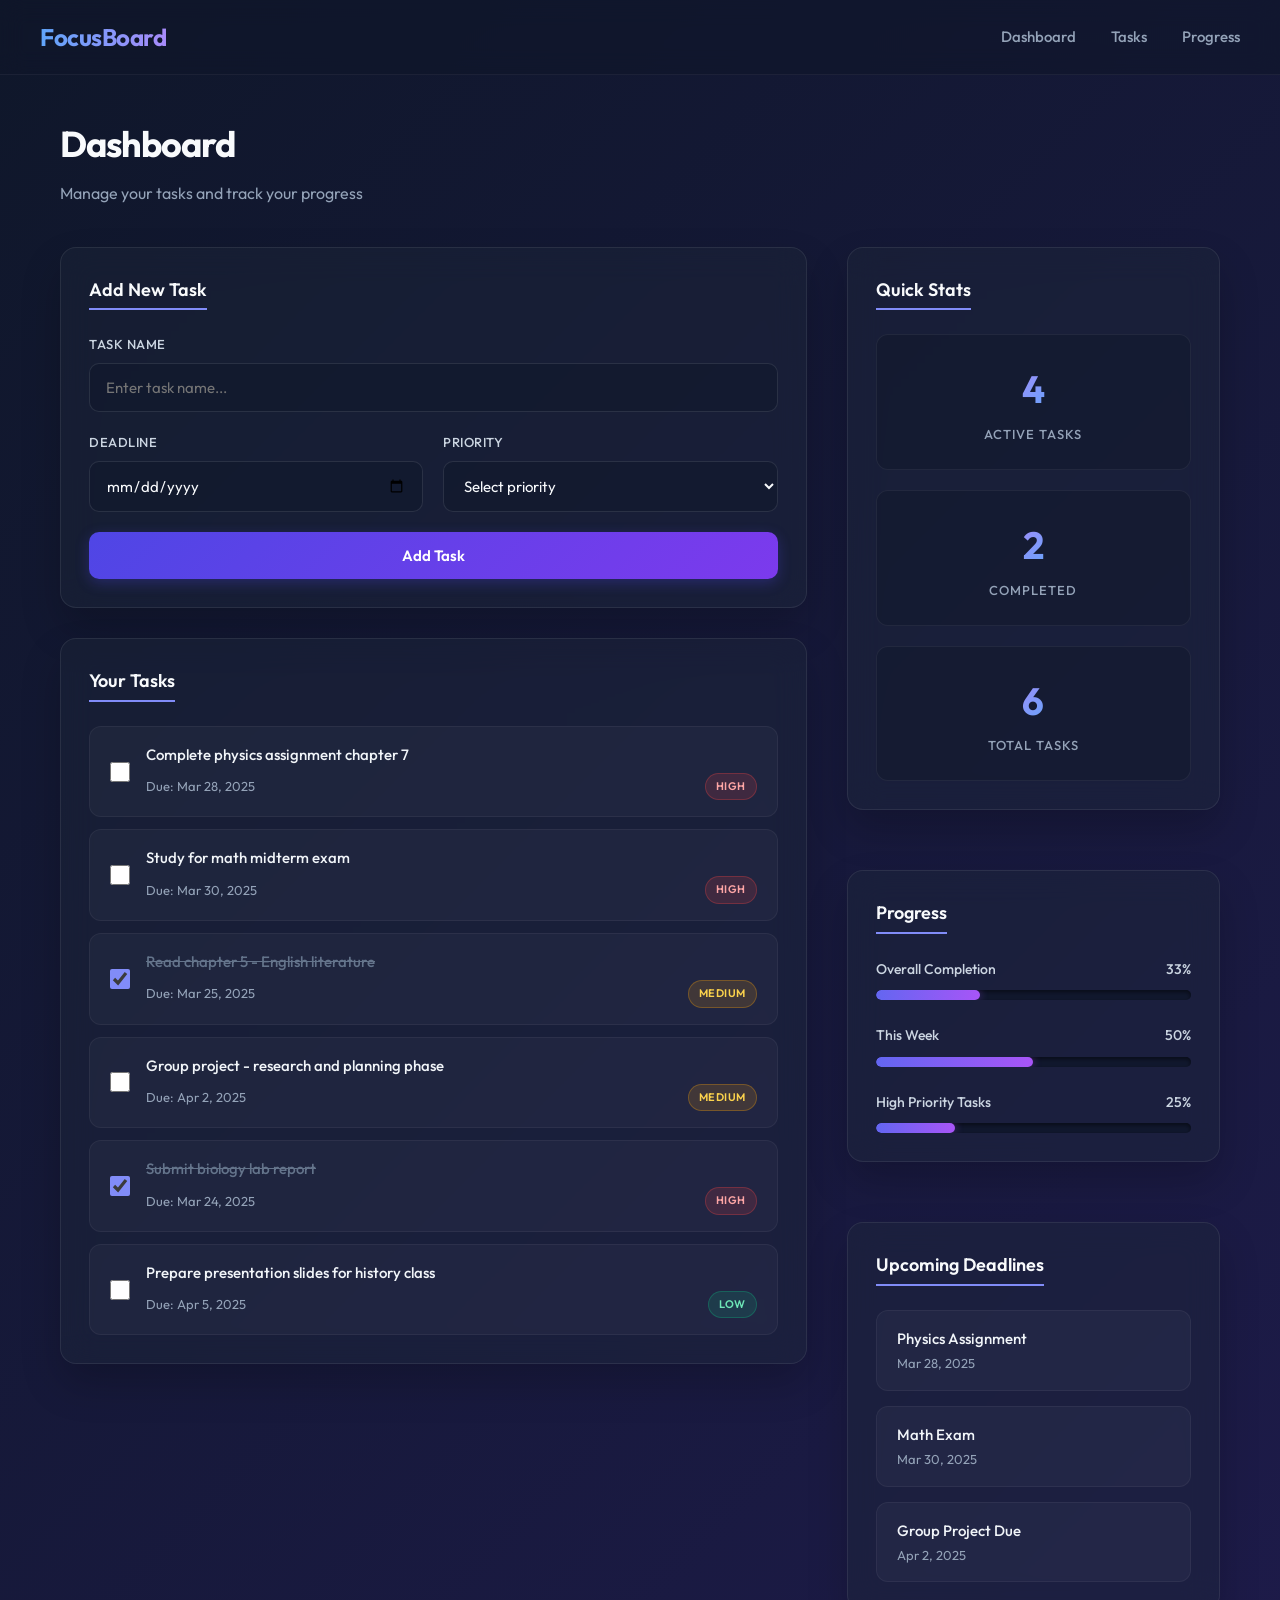
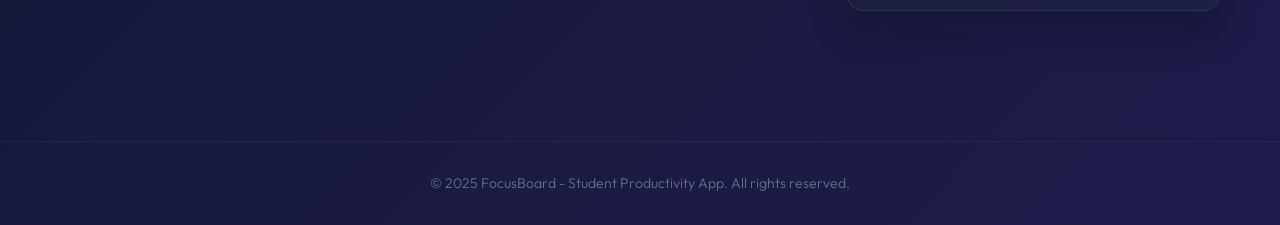
==== index.html @ 0c0ea39e "code uplode" ====
<!-- Document type declaration, telling the browser this is an HTML5 document -->
<!DOCTYPE html>
<!-- The root HTML element, setting the language to English so screen readers know how to pronounce it -->
<html lang="en">
<!-- Head section: this is where we put all the invisible stuff like metadata, title, and stylesheet links -->
<head>
    <!-- Sets the character encoding to UTF-8 to support all kinds of symbols and text -->
    <meta charset="UTF-8">
    <!-- Makes the site responsive on mobile devices by setting the viewport width -->
    <meta name="viewport" content="width=device-width, initial-scale=1.0">
    <!-- The title that shows up in the browser tab -->
    <title>FocusBoard - Student Productivity App</title>
    
    <!-- Grabbing a premium modern font from Google Fonts (Outfit) for that sleek app look! -->
    <link rel="preconnect" href="https://fonts.googleapis.com">
    <link rel="preconnect" href="https://fonts.gstatic.com" crossorigin>
    <link href="https://fonts.googleapis.com/css2?family=Outfit:wght@300;400;500;600;700&display=swap" rel="stylesheet">

    <!-- Linking our external CSS file to make things look incredibly pretty -->
    <link rel="stylesheet" href="styles.css">
<!-- Closing the head section -->
</head>
<!-- The body contains everything the user actually sees on the page -->
<body>

    <!-- ===== NAVIGATION BAR ===== -->
    <!-- The nav tag wraps our top navigation menu -->
    <nav>
        <!-- The logo or main brand name of the app -->
        <div class="navbar-title">FocusBoard</div>
        <!-- Unordered list for our navigation links -->
        <ul class="nav-links">
            <!-- List item containing a link to the dashboard section -->
            <li><a href="#dashboard">Dashboard</a></li>
            <!-- List item containing a link to the tasks section -->
            <li><a href="#tasks">Tasks</a></li>
            <!-- List item containing a link to the progress section -->
            <li><a href="#progress">Progress</a></li>
        <!-- Closing the unordered list -->
        </ul>
    <!-- Closing the navigation bar -->
    </nav>

    <!-- ===== MAIN CONTENT AREA ===== -->
    <!-- A wrapper container to keep our content centered and constrained in width -->
    <div class="container">
        <!-- Main main heading for the page -->
        <h1 class="page-title">Dashboard</h1>
        <!-- A small subtitle explaining what the user can do here -->
        <p class="page-subtitle">Manage your tasks and track your progress</p>

        <!-- Flexible wrapper that holds both the main tasks list and the sidebar -->
        <div class="content-wrapper">

            <!-- ===== LEFT COLUMN: TASKS SECTION ===== -->
            <!-- The main column which takes up most of the space on the left -->
            <div class="main-column">

                <!-- ADD TASK CARD -->
                <!-- A card container for the "Add Task" form -->
                <div class="card">
                    <!-- Title for this specific card -->
                    <div class="card-title">Add New Task</div>

                    <!-- The form element where users enter new tasks -->
                    <form>
                        <!-- Form group wrapping the task name input to keep label and input together -->
                        <div class="form-group">
                            <!-- Label for the task name input -->
                            <label class="form-label">Task Name</label>
                            <!-- Text input field for the user to type the task name -->
                            <input type="text" class="form-input" placeholder="Enter task name..." />
                        <!-- Closing the task name form group -->
                        </div>

                        <!-- A row to place the date and priority side-by-side -->
                        <div class="form-row">
                            <!-- Form group for the deadline date picker -->
                            <div class="form-group">
                                <!-- Label indicating this is for the deadline -->
                                <label class="form-label">Deadline</label>
                                <!-- Date input that triggers a calendar picker in the browser -->
                                <input type="date" class="form-input" />
                            <!-- Closing the date form group -->
                            </div>
                            
                            <!-- Form group for the priority dropdown -->
                            <div class="form-group">
                                <!-- Label indicating this is for setting the priority -->
                                <label class="form-label">Priority</label>
                                <!-- The select dropdown menu for priority levels -->
                                <select class="form-input">
                                    <!-- Default placeholder option -->
                                    <option>Select priority</option>
                                    <!-- Option for high priority -->
                                    <option>High</option>
                                    <!-- Option for medium priority -->
                                    <option>Medium</option>
                                    <!-- Option for low priority -->
                                    <option>Low</option>
                                <!-- Closing the select dropdown -->
                                </select>
                            <!-- Closing the priority form group -->
                            </div>
                        <!-- Closing the form row -->
                        </div>

                        <!-- The button to actually submit the form and add the task -->
                        <button type="button" class="form-button">Add Task</button>
                    <!-- Closing the form -->
                    </form>
                <!-- Closing the Add Task card -->
                </div>

                <!-- TASK LIST CARD -->
                <!-- A card container displaying the list of current tasks -->
                <div class="card">
                    <!-- Title for the task list section -->
                    <div class="card-title">Your Tasks</div>

                    <!-- A wrapper specifically for the list of tasks -->
                    <div class="task-list">

                        <!-- TASK ITEM 1 -->
                        <!-- A wrapper for a single pending task -->
                        <div class="task-item">
                            <!-- A checkbox the user can click when they finish the task -->
                            <input type="checkbox" class="task-checkbox" />
                            <!-- Container for the core task details -->
                            <div class="task-info">
                                <!-- The actual name or description of the task -->
                                <div class="task-name">Complete physics assignment chapter 7</div>
                                <!-- Meta information like due date and priority badge -->
                                <div class="task-meta">
                                    <!-- The due date text -->
                                    <span>Due: Mar 28, 2025</span>
                                    <!-- A styled badge showing this is a High priority task -->
                                    <span class="priority-badge priority-high">HIGH</span>
                                <!-- Closing the task meta container -->
                                </div>
                            <!-- Closing the task info container -->
                            </div>
                        <!-- Closing the first task item -->
                        </div>

                        <!-- TASK ITEM 2 -->
                        <!-- Another pending task item wrapper -->
                        <div class="task-item">
                            <!-- Empty checkbox for this task -->
                            <input type="checkbox" class="task-checkbox" />
                            <!-- Information container for the second task -->
                            <div class="task-info">
                                <!-- The task description -->
                                <div class="task-name">Study for math midterm exam</div>
                                <!-- Meta details wrapper -->
                                <div class="task-meta">
                                    <!-- Text showing the deadline -->
                                    <span>Due: Mar 30, 2025</span>
                                    <!-- High priority indicator badge -->
                                    <span class="priority-badge priority-high">HIGH</span>
                                <!-- Closing meta section -->
                                </div>
                            <!-- Closing info section -->
                            </div>
                        <!-- Closing the second task -->
                        </div>

                        <!-- TASK ITEM 3 (COMPLETED) -->
                        <!-- A task item that has the 'completed' class applied, probably striking it through in CSS -->
                        <div class="task-item completed">
                            <!-- This checkbox is pre-checked because the task is done -->
                            <input type="checkbox" class="task-checkbox" checked />
                            <!-- Task details wrapper -->
                            <div class="task-info">
                                <!-- The description of the completed task -->
                                <div class="task-name">Read chapter 5 - English literature</div>
                                <!-- Meta info wrapper -->
                                <div class="task-meta">
                                    <!-- The date this was due -->
                                    <span>Due: Mar 25, 2025</span>
                                    <!-- Medium priority badge -->
                                    <span class="priority-badge priority-medium">MEDIUM</span>
                                <!-- Closing meta info -->
                                </div>
                            <!-- Closing task info -->
                            </div>
                        <!-- Closing completed task item -->
                        </div>

                        <!-- TASK ITEM 4 -->
                        <!-- Wrapper for another pending task -->
                        <div class="task-item">
                            <!-- Checkbox input -->
                            <input type="checkbox" class="task-checkbox" />
                            <!-- Details wrapper -->
                            <div class="task-info">
                                <!-- Task description text -->
                                <div class="task-name">Group project - research and planning phase</div>
                                <!-- Wrapper for extra info -->
                                <div class="task-meta">
                                    <!-- Due date text -->
                                    <span>Due: Apr 2, 2025</span>
                                    <!-- Medium priority styling badge -->
                                    <span class="priority-badge priority-medium">MEDIUM</span>
                                <!-- End of meta -->
                                </div>
                            <!-- End of info -->
                            </div>
                        <!-- End of task -->
                        </div>

                        <!-- TASK ITEM 5 (COMPLETED) -->
                        <!-- Another finished task wrapper -->
                        <div class="task-item completed">
                            <!-- Using the checked attribute because it's finished -->
                            <input type="checkbox" class="task-checkbox" checked />
                            <!-- Details container -->
                            <div class="task-info">
                                <!-- Name of the task -->
                                <div class="task-name">Submit biology lab report</div>
                                <!-- Extra info container -->
                                <div class="task-meta">
                                    <!-- Deadline -->
                                    <span>Due: Mar 24, 2025</span>
                                    <!-- High priority indicator -->
                                    <span class="priority-badge priority-high">HIGH</span>
                                <!-- End meta -->
                                </div>
                            <!-- End info -->
                            </div>
                        <!-- End task -->
                        </div>

                        <!-- TASK ITEM 6 -->
                        <!-- Wrapper for the last pending task -->
                        <div class="task-item">
                            <!-- Checkbox to mark as done -->
                            <input type="checkbox" class="task-checkbox" />
                            <!-- Details container -->
                            <div class="task-info">
                                <!-- Task description -->
                                <div class="task-name">Prepare presentation slides for history class</div>
                                <!-- Meta wrapper -->
                                <div class="task-meta">
                                    <!-- Due date -->
                                    <span>Due: Apr 5, 2025</span>
                                    <!-- Low priority badge -->
                                    <span class="priority-badge priority-low">LOW</span>
                                <!-- End meta -->
                                </div>
                            <!-- End info -->
                            </div>
                        <!-- End task -->
                        </div>

                    <!-- Closing the task-list container -->
                    </div>
                <!-- Closing the Your Tasks card -->
                </div>

            <!-- Closing the main left column -->
            </div>

            <!-- ===== RIGHT COLUMN: SIDEBAR STATS & PROGRESS ===== -->
            <!-- The sidebar sits on the right and holds smaller widget cards -->
            <div class="sidebar">

                <!-- QUICK STATS WIDGET -->
                <!-- Card acting as a dashboard stats widget -->
                <div class="card">
                    <!-- The title for this widget -->
                    <div class="card-title">Quick Stats</div>

                    <!-- A small box for a single statistic -->
                    <div class="stat-box" style="margin-bottom: 20px;">
                        <!-- The large number representing active tasks -->
                        <div class="stat-number">4</div>
                        <!-- Text label explaining what the number means -->
                        <div class="stat-label">Active Tasks</div>
                    <!-- Closing the stat box -->
                    </div>

                    <!-- Another statistic box -->
                    <div class="stat-box" style="margin-bottom: 20px;">
                        <!-- Number of completed tasks -->
                        <div class="stat-number">2</div>
                        <!-- Label for completed tasks -->
                        <div class="stat-label">Completed</div>
                    <!-- Closing the stat box -->
                    </div>

                    <!-- The final statistic box -->
                    <div class="stat-box">
                        <!-- Total count of tasks -->
                        <div class="stat-number">6</div>
                        <!-- Label for total tasks -->
                        <div class="stat-label">Total Tasks</div>
                    <!-- Closing the stat box -->
                    </div>
                <!-- Closing the quick stats card -->
                </div>

                <!-- PROGRESS BARS WIDGET -->
                <!-- A card displaying progress bar metrics -->
                <div class="card">
                    <!-- Title of the progress widget -->
                    <div class="card-title">Progress</div>

                    <!-- Wrapper for a single progress metric -->
                    <div class="progress-item">
                        <!-- A flex container to put the label and percentage on opposite ends -->
                        <div class="progress-label">
                            <!-- Left-aligned text description -->
                            <span>Overall Completion</span>
                            <!-- Right-aligned percentage number -->
                            <span>33%</span>
                        <!-- Closing the label container -->
                        </div>
                        <!-- The background track for the progress bar -->
                        <div class="progress-bar">
                            <!-- The filled portion of the bar, width manipulated inline -->
                            <div class="progress-fill" style="width: 33%"></div>
                        <!-- Closing the progress track -->
                        </div>
                    <!-- Closing the progress item -->
                    </div>

                    <!-- Wrapper for the second progress metric -->
                    <div class="progress-item">
                        <!-- Label and percentage container -->
                        <div class="progress-label">
                            <!-- Description text -->
                            <span>This Week</span>
                            <!-- Percentage text -->
                            <span>50%</span>
                        <!-- End label container -->
                        </div>
                        <!-- Background track -->
                        <div class="progress-bar">
                            <!-- Filled bar area, styled to 50% width -->
                            <div class="progress-fill" style="width: 50%"></div>
                        <!-- End background track -->
                        </div>
                    <!-- End progress item -->
                    </div>

                    <!-- Wrapper for the third progress metric -->
                    <div class="progress-item">
                        <!-- Label and percentage container -->
                        <div class="progress-label">
                            <!-- Description text -->
                            <span>High Priority Tasks</span>
                            <!-- Percentage text -->
                            <span>25%</span>
                        <!-- End label container -->
                        </div>
                        <!-- Background track -->
                        <div class="progress-bar">
                            <!-- Filled bar area, scaled to 25% -->
                            <div class="progress-fill" style="width: 25%"></div>
                        <!-- End background track -->
                        </div>
                    <!-- End progress item -->
                    </div>
                <!-- Closing the progress card widget -->
                </div>

                <!-- UPCOMING DEADLINES WIDGET -->
                <!-- A card to list tasks that are due very soon -->
                <div class="card">
                    <!-- Title for the deadlines widget -->
                    <div class="card-title">Upcoming Deadlines</div>

                    <!-- Reusing the task-item styling for the deadline list, spacing it out a bit -->
                    <div class="task-item" style="margin-bottom: 15px;">
                        <!-- Container for the task details -->
                        <div class="task-info">
                            <!-- Name of the upcoming task -->
                            <div class="task-name" style="margin-bottom: 2px;">Physics Assignment</div>
                            <!-- Using task-meta just to display the date nicely -->
                            <div class="task-meta">
                                <!-- The due date -->
                                <span>Mar 28, 2025</span>
                            <!-- Closing meta -->
                            </div>
                        <!-- Closing info container -->
                        </div>
                    <!-- Closing the task item -->
                    </div>

                    <!-- Another upcoming deadline item -->
                    <div class="task-item" style="margin-bottom: 15px;">
                        <!-- Information container -->
                        <div class="task-info">
                            <!-- Title of task -->
                            <div class="task-name" style="margin-bottom: 2px;">Math Exam</div>
                            <!-- Meta container for the date -->
                            <div class="task-meta">
                                <!-- Date text -->
                                <span>Mar 30, 2025</span>
                            <!-- End meta -->
                            </div>
                        <!-- End info -->
                        </div>
                    <!-- End task item -->
                    </div>

                    <!-- The final upcoming deadline on the list -->
                    <div class="task-item">
                        <!-- Information wrapper -->
                        <div class="task-info">
                            <!-- The task name -->
                            <div class="task-name" style="margin-bottom: 2px;">Group Project Due</div>
                            <!-- Meta wrapper for the date -->
                            <div class="task-meta">
                                <!-- Date text -->
                                <span>Apr 2, 2025</span>
                            <!-- End meta -->
                            </div>
                        <!-- End info -->
                        </div>
                    <!-- End task item -->
                    </div>
                <!-- Closing the upcoming deadlines card -->
                </div>

            <!-- Closing the right sidebar -->
            </div>

        <!-- Closing the flex wrapper that held the main column and sidebar -->
        </div>

    <!-- Closing the main center-aligned application container -->
    </div>

    <!-- ===== FOOTER SECTION ===== -->
    <!-- The footer tag is pinned to the bottom of the page usually -->
    <footer>
        <!-- Copyright text so people know who made this masterpiece -->
        <p>&copy; 2025 FocusBoard - Student Productivity App. All rights reserved.</p>
    <!-- Closing the footer -->
    </footer>

<!-- Closing the body tag, meaning no more visible content -->
</body>
<!-- Closing the HTML document, we are completely done here! -->
</html>
---- styles.css ----
/* ===== BASIC RESET ===== */
/* We target everything on the page using the asterisk to clear out default browser styling */
* {
    /* Removing default margins so things don't jump around */
    margin: 0;
    /* Removing default padding */
    padding: 0;
    /* Makes sure padding and borders are included in the element's total width and height */
    box-sizing: border-box;
}

/* Our main body styling that sets the baseline for the whole app */
body {
    /* Upgrading to our gorgeous premium 'Outfit' font pulled from Google */
    font-family: 'Outfit', sans-serif;
    /* Creating a stunning, deep, modern dark gradient background instead of a flat color */
    background: linear-gradient(135deg, #0f172a 0%, #1e1b4b 100%);
    /* Ensuring the background stretches all the way down the screen */
    min-height: 100vh;
    /* Off-white text so it's super readable on the dark background */
    color: #e2e8f0;
    /* Standard line height for good typography readability */
    line-height: 1.6;
    /* Smooth anti-aliasing to make fonts look crisp on Mac and Windows */
    -webkit-font-smoothing: antialiased;
}

/* ===== NAVIGATION BAR ===== */
/* Styling the main top navigation block */
nav {
    /* Using a subtle semi-transparent background to create a glassmorphism effect */
    background: rgba(15, 23, 42, 0.6);
    /* Blurring whatever is behind the navbar for that premium Apple-like feel */
    backdrop-filter: blur(12px);
    -webkit-backdrop-filter: blur(12px);
    /* A super subtle bottom border to separate nav from the main content */
    border-bottom: 1px solid rgba(255, 255, 255, 0.05);
    /* Vertical and horizontal padding to give the nav items some breathing room */
    padding: 18px 40px;
    /* Flexbox makes aligning the title and links super easy */
    display: flex;
    /* Pushes title to the left and links to the right */
    justify-content: space-between;
    /* Vertically centers everything in the nav */
    align-items: center;
    /* Making sure the header stays above other elements as we scroll */
    position: sticky;
    top: 0;
    z-index: 100;
}

/* The app logo/title text in the nav */
.navbar-title {
    /* Decent sized font for a brand name */
    font-size: 24px;
    /* Extra thick font weight so it stands out */
    font-weight: 700;
    /* Giving the logo a beautiful energetic gradient text fill instead of a solid color */
    background: linear-gradient(to right, #60a5fa, #a78bfa);
    -webkit-background-clip: text;
    background-clip: text;
    color: transparent;
    /* A tiny bit of letter spacing for elegance */
    letter-spacing: -0.5px;
}

/* The wrapper for the navigation links */
.nav-links {
    /* Flexbox again so they sit side-by-side */
    display: flex;
    /* Adding a generous gap so the links aren't squished together */
    gap: 35px;
    /* This removes the bullet points from the standard <ul> */
    list-style: none;
}

/* Designing the actual hyper-links inside the nav */
.nav-links a {
    /* Gets rid of the ugly blue underlines by default */
    text-decoration: none;
    /* A soft gray-blue color so they don't overpower the brand logo */
    color: #94a3b8;
    /* Slightly heavier font weight for premium feel */
    font-weight: 500;
    /* Standard font size for navigation items */
    font-size: 15px;
    /* Adding a smooth animation for when we hover over them */
    transition: all 0.3s ease;
}

/* What happens when you mouse over a nav link */
.nav-links a:hover {
    /* Changes to a bright icy blue on hover for feedback */
    color: #e0f2fe;
    /* Adding a soft glowing shadow to the text */
    text-shadow: 0 0 8px rgba(96, 165, 250, 0.4);
}

/* ===== MAIN CONTAINER ===== */
/* This limits how wide the main content can stretch on large screens */
.container {
    /* The maximum width we allow is 1200 pixels to give it premium breathing room */
    max-width: 1200px;
    /* Setting left and right margins to "auto" perfectly centers the container */
    margin: 0 auto;
    /* Padding so the text doesn't slam into the sides of smaller screens */
    padding: 40px 20px;
}

/* Styling the big main title on the page */
.page-title {
    /* Large modern heading font size */
    font-size: 36px;
    /* Thick modern weight */
    font-weight: 700;
    /* Tight letter spacing typical in modern UIs */
    letter-spacing: -1px;
    /* A little bit of space underneath the title */
    margin-bottom: 8px;
    /* Pure white color to make it literally pop against the dark mode */
    color: #f8fafc;
}

/* The smaller explanatory text directly below the page title */
.page-subtitle {
    /* A sophisticated muted blueish-gray color */
    color: #94a3b8;
    /* Slightly larger readable font size */
    font-size: 16px;
    /* A decent chunk of space below the subtitle to separate the header section from the content */
    margin-bottom: 40px;
}

/* ===== LAYOUT GRID ===== */
/* The main wrapper that splits the page into two columns */
.content-wrapper {
    /* Using flexbox for the easiest side-by-side columns ever */
    display: flex;
    /* Adds exactly 40px of generous space between the left and right columns */
    gap: 40px;
    /* Pushing it down delicately from the header */
    margin-top: 10px;
}

/* The main left column that holds all our tasks */
.main-column {
    /* flex: 2 means it takes up roughly two-thirds of the available space */
    flex: 2;
}

/* The right sidebar with our stats and progress bars */
.sidebar {
    /* flex: 1 means it takes up the remaining one-third of the space */
    flex: 1;
    /* Using flex column to gap the sidebar widgets perfectly entirely natively */
    display: flex;
    flex-direction: column;
    gap: 30px;
}

/* ===== PREMIUM CARD STYLING ===== */
/* A re-usable card design we apply to any box that needs it */
.card {
    /* A completely gorgeous semi-transparent glass background */
    background: rgba(30, 41, 59, 0.4);
    /* Frosted glass blur effect applied behind the card natively via CSS */
    backdrop-filter: blur(16px);
    -webkit-backdrop-filter: blur(16px);
    /* A super delicate hairline border to define the card edges perfectly */
    border: 1px solid rgba(255, 255, 255, 0.08);
    /* Deep rounded corners for an extremely modern friendly app look */
    border-radius: 16px;
    /* Lots of internal padding so the contents can breathe beautifully */
    padding: 28px;
    /* Adding a massive, but incredibly soft shadow behind the card to lift it off the screen */
    box-shadow: 0 20px 40px rgba(0, 0, 0, 0.2);
    /* Adding space directly below every main column card without needing to target specifically */
    margin-bottom: 30px;
    /* A smooth transition just in case we add hover effects later */
    transition: transform 0.3s ease, box-shadow 0.3s ease;
}

/* The header text at the top of each individual card */
.card-title {
    /* Noticeable but not overly huge text size */
    font-size: 18px;
    /* Giving it some modern weight exclusively */
    font-weight: 600;
    /* Giving it some room before the card content begins */
    margin-bottom: 24px;
    /* Bright white color for hierarchy */
    color: #f8fafc;
    /* Adding a tiny modern brand-color bottom border accent trick */
    display: inline-block;
    border-bottom: 2px solid #818cf8;
    padding-bottom: 4px;
}

/* ===== ADD TASK FORM ===== */
/* A container inside forms that groups a label with its input field together */
.form-group {
    /* Standard luxurious spacing below each form group */
    margin-bottom: 20px;
}

/* The text describing what each input box does */
.form-label {
    /* Block forces inputs inherently to the next line down */
    display: block;
    /* Setting an elegant tiny font size */
    font-size: 13px;
    /* Premium medium font weight */
    font-weight: 500;
    /* A tiny gap between the label and its input box */
    margin-bottom: 8px;
    /* A nice legible light slate color */
    color: #cbd5e1;
    /* Adding a tiny bit of letter spacing and forcing all caps for slick design */
    letter-spacing: 0.5px;
    text-transform: uppercase;
}

/* The actual text boxes and dropdowns where users type or select */
.form-input {
    /* Fill max allowed width inherently */
    width: 100%;
    /* Lush padding so the text inside feels premium and spacious */
    padding: 14px 16px;
    /* Returning to a slightly darker transparent background specifically for inputs */
    background: rgba(15, 23, 42, 0.5);
    /* A very soft border that's barely there until focused */
    border: 1px solid rgba(255, 255, 255, 0.1);
    /* Nice round pill-like corners */
    border-radius: 10px;
    /* Standard text color */
    color: #f8fafc;
    /* Matching the font sizes easily */
    font-size: 15px;
    /* Matching our beautiful Google font again specifically for the input */
    font-family: 'Outfit', sans-serif;
    /* Making changes ultra smooth upon interaction */
    transition: all 0.2s ease;
}

/* When the user actually clicks into the input field to type */
.form-input:focus {
    /* We purposefully remove the browser's default ugly focus ring */
    outline: none;
    /* Illuminating the border heavily with our brand color instead */
    border-color: #818cf8;
    /* Enhancing the background subtly so they know it is active */
    background: rgba(15, 23, 42, 0.8);
    /* Throwing a glowing shadow around the absolute active box */
    box-shadow: 0 0 0 3px rgba(129, 140, 248, 0.2);
}

/* A special container to put two form fields directly next to each other */
.form-row {
    display: flex;
    /* Big luxurious gap */
    gap: 20px;
}

/* Split the row precisely 50/50 */
.form-row .form-group {
    flex: 1;
}

/* The big submit button at the bottom of our form */
.form-button {
    width: 100%;
    /* Chonky comfortable padding */
    padding: 14px;
    /* A totally stunning linear gradient background for our main call to action! */
    background: linear-gradient(135deg, #4f46e5 0%, #7c3aed 100%);
    /* Getting rid of default ugly gray borders */
    border: none;
    color: white;
    font-size: 15px;
    /* Extra thick weight to grab attention */
    font-weight: 600;
    /* Premium rounded corners again */
    border-radius: 10px;
    /* Pointer magical cursor of course */
    cursor: pointer;
    /* Smooth scaling and shadow transitions exclusively for when we hover and click */
    transition: all 0.3s cubic-bezier(0.4, 0, 0.2, 1);
    /* Initial soft delicate drop shadow */
    box-shadow: 0 4px 14px rgba(79, 70, 229, 0.3);
    /* Making sure our gorgeous font follows into the button */
    font-family: 'Outfit', sans-serif;
}

/* When the user natively mouses over our submit button */
.form-button:hover {
    /* Physiologically lifts the button toward the user slightly! */
    transform: translateY(-2px);
    /* Expands and intensifies the drop shadow for that floating effect instantly */
    box-shadow: 0 8px 20px rgba(79, 70, 229, 0.4);
}

/* When the button is actively clicked and held down */
.form-button:active {
    /* Pushes it firmly down into the page realistically */
    transform: translateY(1px);
    /* Compresses the shadow so it realistically grounds itself instantly */
    box-shadow: 0 2px 8px rgba(79, 70, 229, 0.4);
}

/* ===== TASK LIST ===== */
/* The main wrapper that stacks all our individual tasks */
.task-list {
    display: flex;
    flex-direction: column;
    /* Tighter gap so the list feels naturally grouped as a single block */
    gap: 12px;
}

/* The actual individual task row container representing one specific task */
.task-item {
    display: flex;
    align-items: center;
    /* Thick luxurious padding around individual tasks */
    padding: 16px 20px;
    /* Soft purely transparent backdrop for each task row */
    background: rgba(255, 255, 255, 0.03);
    /* Hairline border */
    border: 1px solid rgba(255, 255, 255, 0.05);
    /* Super round modern app borders! */
    border-radius: 12px;
    /* Silky smooth transition on everything within the task */
    transition: all 0.2s ease;
}

/* When hovering purely over a single task row */
.task-item:hover {
    /* Light it up slightly so they know they are pointing at it */
    background: rgba(255, 255, 255, 0.06);
    /* Slight nudging transform effect to the right */
    transform: translateX(4px);
    /* Soft shadow boost for depth pop */
    box-shadow: 0 4px 12px rgba(0, 0, 0, 0.1);
}

/* The precisely styled square checkbox natively */
.task-checkbox {
    width: 20px;
    height: 20px;
    /* Accentuating margin away from the text rightward */
    margin-right: 16px;
    cursor: pointer;
    flex-shrink: 0;
    /* Super easy accent brand color when checked! (Works beautifully in modern browsers natively) */
    accent-color: #818cf8;
}

/* Main text wrapping container for all sub text inside a task */
.task-info {
    flex: 1;
}

/* The primary descriptive text of the task */
.task-name {
    /* Slightly bigger, more confident task text */
    font-size: 15px;
    font-weight: 500;
    color: #f1f5f9;
    /* Giving breathing room directly before the meta badges */
    margin-bottom: 6px;
    transition: all 0.2s ease;
}

/* What dynamically happens to the task name ONLY when completely finished */
.task-item.completed .task-name {
    text-decoration: line-through;
    /* Muted text to brilliantly signal irrelevance visually */
    color: #64748b;
}

/* The wrapper container sitting under the task name managing exclusively the date and priority badges */
.task-meta {
    display: flex;
    justify-content: space-between;
    align-items: center;
    font-size: 13px;
    color: #94a3b8;
}

/* The core styling block for the colorful little priority indicator flags */
.priority-badge {
    /* Making it a real flex-pill shaped badge! */
    display: inline-flex;
    align-items: center;
    justify-content: center;
    padding: 4px 10px;
    /* Fully pill-shaped max rounding */
    border-radius: 20px; 
    font-size: 11px;
    font-weight: 600;
    letter-spacing: 0.5px;
}

/* Specific styling modifier applied specifically for high priority tasks */
.priority-high {
    /* Gorgeous glowing danger red transparent background */
    background: rgba(239, 68, 68, 0.15);
    color: #fca5a5;
    /* Extremely soft glowing red edge */
    border: 1px solid rgba(239, 68, 68, 0.3);
}

/* Specific styling modifier applied specifically for medium priority tasks */
.priority-medium {
    /* Beautiful warning amber transparent background */
    background: rgba(245, 158, 11, 0.15);
    color: #fcd34d;
    /* Extremely soft glowing amber edge */
    border: 1px solid rgba(245, 158, 11, 0.3);
}

/* Specific styling modifier applied specifically for strictly low priority tasks */
.priority-low {
    /* Pleasant safe emerald green transparent background */
    background: rgba(16, 185, 129, 0.15);
    color: #6ee7b7;
    /* Extremely soft glowing green edge */
    border: 1px solid rgba(16, 185, 129, 0.3);
}

/* ===== SIDEBAR STATS ===== */
/* Styling the individual numbered widget blocks going natively down the sidebar */
.stat-box {
    /* Using flexbox natively to center stuff more intelligently inside the exact box */
    display: flex;
    flex-direction: column;
    align-items: center;
    justify-content: center;
    /* Distinct dark glassy sub-card feel */
    background: rgba(15, 23, 42, 0.4);
    border: 1px solid rgba(255, 255, 255, 0.06);
    border-radius: 12px;
    /* Puffy thick pad natively */
    padding: 24px;
    /* No margin needed technically since the parent sidebar flex container uses 'gap', but keeping for safe fallback */
    margin-bottom: 0;
    transition: transform 0.2s ease;
}

/* Fun little hover effect exclusively for our stats boxes */
.stat-box:hover {
    /* Blows it up extremely slightly like an app icon */
    transform: scale(1.02);
}

/* The giant, prominent number directly at the top of the stat box */
.stat-number {
    /* Giant confident font strictly for digits */
    font-size: 38px;
    font-weight: 700;
    /* Absolute shimmering gradient fill specifically clipping to the raw text shape! */
    background: linear-gradient(135deg, #a78bfa 0%, #60a5fa 100%);
    -webkit-background-clip: text;
    background-clip: text;
    color: transparent;
    margin-bottom: 4px;
}

/* The tiny text string explaining exactly what the big stat number literally means */
.stat-label {
    font-size: 13px;
    font-weight: 500;
    color: #94a3b8;
    text-transform: uppercase;
    letter-spacing: 1px;
}

/* ===== PROGRESS SECTION ===== */
/* Wrapper containing specifically the label and the graphical progress bar directly below it */
.progress-item {
    margin-bottom: 24px;
}

/* The absolutely last one shouldn't practically have margin at bottom to keep spacing perfect */
.progress-item:last-child {
    margin-bottom: 0;
}

/* The wrapper containing precisely the text description and the percentage number */
.progress-label {
    display: flex;
    justify-content: space-between;
    font-size: 14px;
    font-weight: 500;
    margin-bottom: 10px;
    color: #cbd5e1;
}

/* The empty, hollow background specifically tracking the bar width */
.progress-bar {
    width: 100%;
    /* Thicker bar for premium squishy visual feel */
    height: 10px;
    /* Deep dark sunken track color */
    background: rgba(15, 23, 42, 0.8);
    /* Internal dark border drop shadow simulating depth! */
    box-shadow: inset 0 2px 4px rgba(0,0,0,0.5);
    border-radius: 20px;
    overflow: hidden;
}

/* The purely visual colored block that actually moves entirely across the screen to signify % filling */
.progress-fill {
    height: 100%;
    /* Sensational glowing gradient explicitly for progress lines!! */
    background: linear-gradient(90deg, #6366f1 0%, #a855f7 100%);
    border-radius: 20px;
    /* Faking a tiny shimmering glow highlight intrinsically on top of the bar */
    box-shadow: 0 0 10px rgba(168, 85, 247, 0.4);
    /* Initial animation allowing a cool loading feel */
    transition: width 1s cubic-bezier(0.4, 0, 0.2, 1);
}

/* ===== FOOTER ===== */
/* The final grounding element inherently pushed to the absolute bottom of the entire page */
footer {
    text-align: center;
    padding: 30px;
    color: #64748b;
    font-size: 14px;
    /* A super delicate separator line exclusively for the footer */
    border-top: 1px solid rgba(255, 255, 255, 0.05);
    /* Pushing it incredibly far down nicely from whatever naturally comes before it */
    margin-top: 60px;
    font-weight: 300;
}

/* ===== RESPONSIVE ===== */
/* Targeting small screens natively and specifically (e.g. mobile phones and small tablets under 768px wide) */
@media (max-width: 768px) {
    /* Grabbing our main split content primarily wrapper */
    .content-wrapper {
        /* Pushing columns directly to a vertical stack for optimal mobile viewing inherently */
        flex-direction: column;
    }
    
    /* Making sure our navbar grid essentially handles vertical stacking too now magically */
    nav {
        /* Stack nav vertically fundamentally on tiny devices */
        flex-direction: column;
        gap: 15px;
        padding: 15px 20px;
    }

    /* Pushing natively the links tighter */
    .nav-links {
        gap: 20px;
    }
}
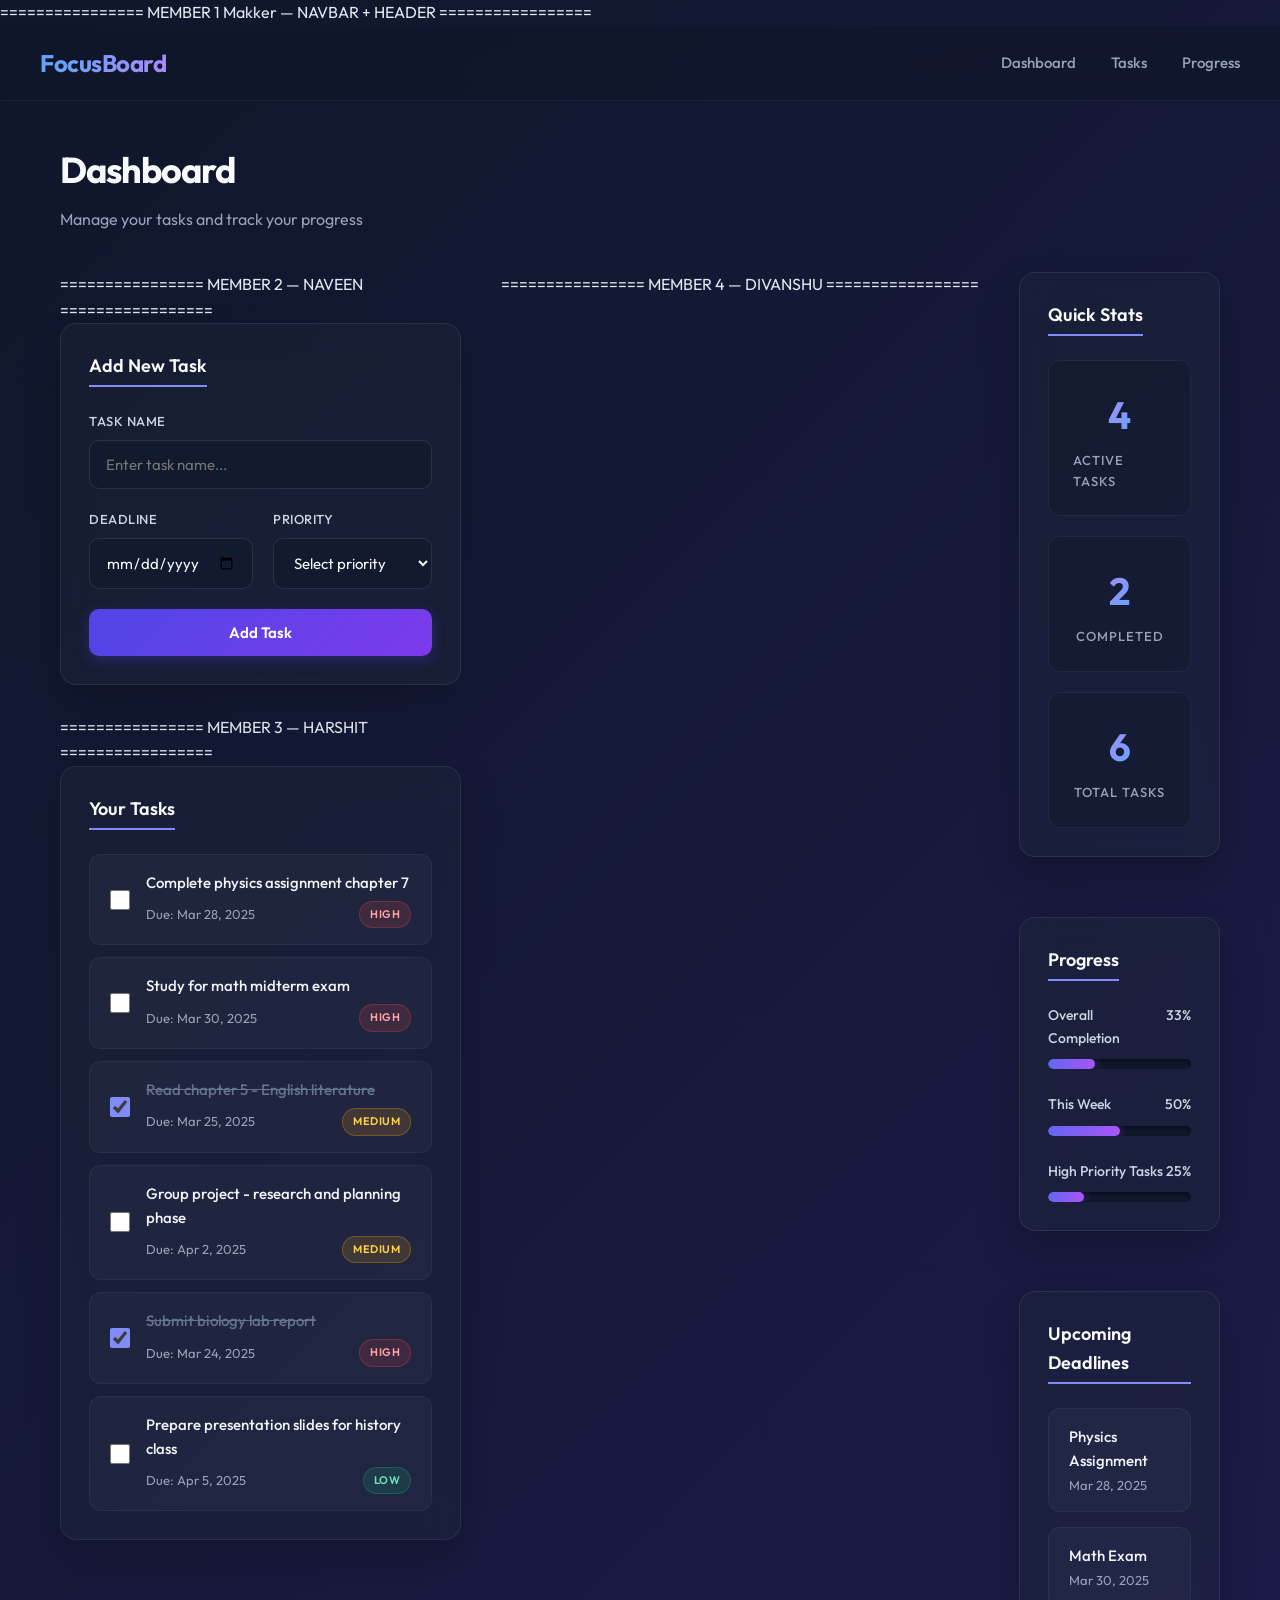
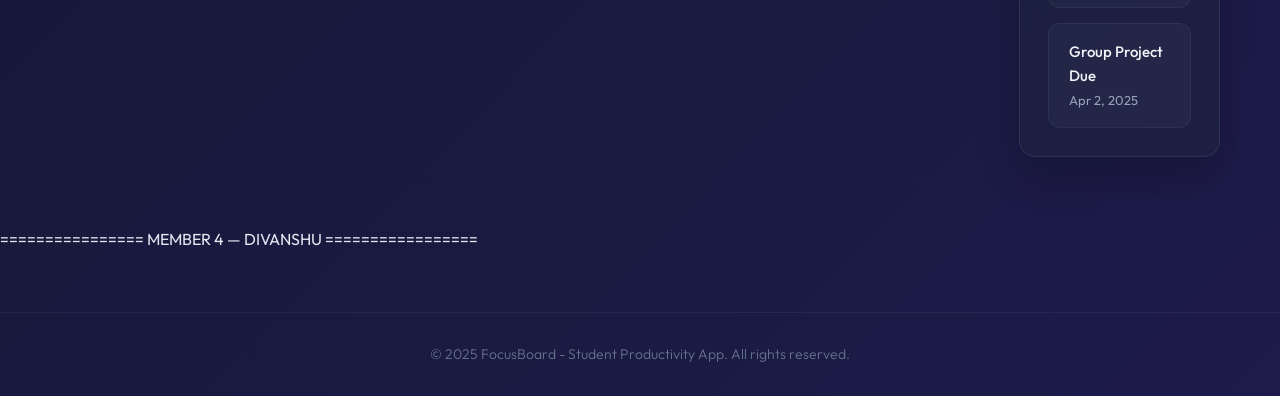
==== commit 1742ac41: "add comment about the changes made in the commit" ====
--- a/index.html
+++ b/index.html
@@ -1,447 +1,246 @@
-<!-- Document type declaration, telling the browser this is an HTML5 document -->
 <!DOCTYPE html>
-<!-- The root HTML element, setting the language to English so screen readers know how to pronounce it -->
 <html lang="en">
-<!-- Head section: this is where we put all the invisible stuff like metadata, title, and stylesheet links -->
 <head>
-    <!-- Sets the character encoding to UTF-8 to support all kinds of symbols and text -->
     <meta charset="UTF-8">
-    <!-- Makes the site responsive on mobile devices by setting the viewport width -->
     <meta name="viewport" content="width=device-width, initial-scale=1.0">
-    <!-- The title that shows up in the browser tab -->
     <title>FocusBoard - Student Productivity App</title>
     
-    <!-- Grabbing a premium modern font from Google Fonts (Outfit) for that sleek app look! -->
     <link rel="preconnect" href="https://fonts.googleapis.com">
     <link rel="preconnect" href="https://fonts.gstatic.com" crossorigin>
     <link href="https://fonts.googleapis.com/css2?family=Outfit:wght@300;400;500;600;700&display=swap" rel="stylesheet">
 
-    <!-- Linking our external CSS file to make things look incredibly pretty -->
     <link rel="stylesheet" href="styles.css">
-<!-- Closing the head section -->
 </head>
-<!-- The body contains everything the user actually sees on the page -->
 <body>
 
-    <!-- ===== NAVIGATION BAR ===== -->
-    <!-- The nav tag wraps our top navigation menu -->
+    ================ MEMBER 1 Makker — NAVBAR + HEADER  =================
+
     <nav>
-        <!-- The logo or main brand name of the app -->
         <div class="navbar-title">FocusBoard</div>
-        <!-- Unordered list for our navigation links -->
         <ul class="nav-links">
-            <!-- List item containing a link to the dashboard section -->
             <li><a href="#dashboard">Dashboard</a></li>
-            <!-- List item containing a link to the tasks section -->
             <li><a href="#tasks">Tasks</a></li>
-            <!-- List item containing a link to the progress section -->
             <li><a href="#progress">Progress</a></li>
-        <!-- Closing the unordered list -->
         </ul>
-    <!-- Closing the navigation bar -->
     </nav>
 
-    <!-- ===== MAIN CONTENT AREA ===== -->
-    <!-- A wrapper container to keep our content centered and constrained in width -->
     <div class="container">
-        <!-- Main main heading for the page -->
         <h1 class="page-title">Dashboard</h1>
-        <!-- A small subtitle explaining what the user can do here -->
         <p class="page-subtitle">Manage your tasks and track your progress</p>
 
-        <!-- Flexible wrapper that holds both the main tasks list and the sidebar -->
         <div class="content-wrapper">
 
-            <!-- ===== LEFT COLUMN: TASKS SECTION ===== -->
-            <!-- The main column which takes up most of the space on the left -->
             <div class="main-column">
 
-                <!-- ADD TASK CARD -->
-                <!-- A card container for the "Add Task" form -->
-                <div class="card">
-                    <!-- Title for this specific card -->
+                ================ MEMBER 2 — NAVEEN =================
+
+                <div class="card">
                     <div class="card-title">Add New Task</div>
 
-                    <!-- The form element where users enter new tasks -->
                     <form>
-                        <!-- Form group wrapping the task name input to keep label and input together -->
                         <div class="form-group">
-                            <!-- Label for the task name input -->
                             <label class="form-label">Task Name</label>
-                            <!-- Text input field for the user to type the task name -->
                             <input type="text" class="form-input" placeholder="Enter task name..." />
-                        <!-- Closing the task name form group -->
-                        </div>
-
-                        <!-- A row to place the date and priority side-by-side -->
+                        </div>
+
                         <div class="form-row">
-                            <!-- Form group for the deadline date picker -->
                             <div class="form-group">
-                                <!-- Label indicating this is for the deadline -->
                                 <label class="form-label">Deadline</label>
-                                <!-- Date input that triggers a calendar picker in the browser -->
                                 <input type="date" class="form-input" />
-                            <!-- Closing the date form group -->
                             </div>
                             
-                            <!-- Form group for the priority dropdown -->
                             <div class="form-group">
-                                <!-- Label indicating this is for setting the priority -->
                                 <label class="form-label">Priority</label>
-                                <!-- The select dropdown menu for priority levels -->
                                 <select class="form-input">
-                                    <!-- Default placeholder option -->
                                     <option>Select priority</option>
-                                    <!-- Option for high priority -->
                                     <option>High</option>
-                                    <!-- Option for medium priority -->
                                     <option>Medium</option>
-                                    <!-- Option for low priority -->
                                     <option>Low</option>
-                                <!-- Closing the select dropdown -->
                                 </select>
-                            <!-- Closing the priority form group -->
-                            </div>
-                        <!-- Closing the form row -->
-                        </div>
-
-                        <!-- The button to actually submit the form and add the task -->
+                            </div>
+                        </div>
+
                         <button type="button" class="form-button">Add Task</button>
-                    <!-- Closing the form -->
                     </form>
-                <!-- Closing the Add Task card -->
-                </div>
-
-                <!-- TASK LIST CARD -->
-                <!-- A card container displaying the list of current tasks -->
-                <div class="card">
-                    <!-- Title for the task list section -->
+                </div>
+
+                ================ MEMBER 3 — HARSHIT =================
+
+                <div class="card">
                     <div class="card-title">Your Tasks</div>
 
-                    <!-- A wrapper specifically for the list of tasks -->
                     <div class="task-list">
 
-                        <!-- TASK ITEM 1 -->
-                        <!-- A wrapper for a single pending task -->
-                        <div class="task-item">
-                            <!-- A checkbox the user can click when they finish the task -->
-                            <input type="checkbox" class="task-checkbox" />
-                            <!-- Container for the core task details -->
-                            <div class="task-info">
-                                <!-- The actual name or description of the task -->
+                        <div class="task-item">
+                            <input type="checkbox" class="task-checkbox" />
+                            <div class="task-info">
                                 <div class="task-name">Complete physics assignment chapter 7</div>
-                                <!-- Meta information like due date and priority badge -->
-                                <div class="task-meta">
-                                    <!-- The due date text -->
+                                <div class="task-meta">
                                     <span>Due: Mar 28, 2025</span>
-                                    <!-- A styled badge showing this is a High priority task -->
                                     <span class="priority-badge priority-high">HIGH</span>
-                                <!-- Closing the task meta container -->
-                                </div>
-                            <!-- Closing the task info container -->
-                            </div>
-                        <!-- Closing the first task item -->
-                        </div>
-
-                        <!-- TASK ITEM 2 -->
-                        <!-- Another pending task item wrapper -->
-                        <div class="task-item">
-                            <!-- Empty checkbox for this task -->
-                            <input type="checkbox" class="task-checkbox" />
-                            <!-- Information container for the second task -->
-                            <div class="task-info">
-                                <!-- The task description -->
+                                </div>
+                            </div>
+                        </div>
+
+                        <div class="task-item">
+                            <input type="checkbox" class="task-checkbox" />
+                            <div class="task-info">
                                 <div class="task-name">Study for math midterm exam</div>
-                                <!-- Meta details wrapper -->
-                                <div class="task-meta">
-                                    <!-- Text showing the deadline -->
+                                <div class="task-meta">
                                     <span>Due: Mar 30, 2025</span>
-                                    <!-- High priority indicator badge -->
                                     <span class="priority-badge priority-high">HIGH</span>
-                                <!-- Closing meta section -->
-                                </div>
-                            <!-- Closing info section -->
-                            </div>
-                        <!-- Closing the second task -->
-                        </div>
-
-                        <!-- TASK ITEM 3 (COMPLETED) -->
-                        <!-- A task item that has the 'completed' class applied, probably striking it through in CSS -->
+                                </div>
+                            </div>
+                        </div>
+
                         <div class="task-item completed">
-                            <!-- This checkbox is pre-checked because the task is done -->
                             <input type="checkbox" class="task-checkbox" checked />
-                            <!-- Task details wrapper -->
-                            <div class="task-info">
-                                <!-- The description of the completed task -->
+                            <div class="task-info">
                                 <div class="task-name">Read chapter 5 - English literature</div>
-                                <!-- Meta info wrapper -->
-                                <div class="task-meta">
-                                    <!-- The date this was due -->
+                                <div class="task-meta">
                                     <span>Due: Mar 25, 2025</span>
-                                    <!-- Medium priority badge -->
                                     <span class="priority-badge priority-medium">MEDIUM</span>
-                                <!-- Closing meta info -->
-                                </div>
-                            <!-- Closing task info -->
-                            </div>
-                        <!-- Closing completed task item -->
-                        </div>
-
-                        <!-- TASK ITEM 4 -->
-                        <!-- Wrapper for another pending task -->
-                        <div class="task-item">
-                            <!-- Checkbox input -->
-                            <input type="checkbox" class="task-checkbox" />
-                            <!-- Details wrapper -->
-                            <div class="task-info">
-                                <!-- Task description text -->
+                                </div>
+                            </div>
+                        </div>
+
+                        <div class="task-item">
+                            <input type="checkbox" class="task-checkbox" />
+                            <div class="task-info">
                                 <div class="task-name">Group project - research and planning phase</div>
-                                <!-- Wrapper for extra info -->
-                                <div class="task-meta">
-                                    <!-- Due date text -->
+                                <div class="task-meta">
                                     <span>Due: Apr 2, 2025</span>
-                                    <!-- Medium priority styling badge -->
                                     <span class="priority-badge priority-medium">MEDIUM</span>
-                                <!-- End of meta -->
-                                </div>
-                            <!-- End of info -->
-                            </div>
-                        <!-- End of task -->
-                        </div>
-
-                        <!-- TASK ITEM 5 (COMPLETED) -->
-                        <!-- Another finished task wrapper -->
+                                </div>
+                            </div>
+                        </div>
+
                         <div class="task-item completed">
-                            <!-- Using the checked attribute because it's finished -->
                             <input type="checkbox" class="task-checkbox" checked />
-                            <!-- Details container -->
-                            <div class="task-info">
-                                <!-- Name of the task -->
+                            <div class="task-info">
                                 <div class="task-name">Submit biology lab report</div>
-                                <!-- Extra info container -->
-                                <div class="task-meta">
-                                    <!-- Deadline -->
+                                <div class="task-meta">
                                     <span>Due: Mar 24, 2025</span>
-                                    <!-- High priority indicator -->
                                     <span class="priority-badge priority-high">HIGH</span>
-                                <!-- End meta -->
-                                </div>
-                            <!-- End info -->
-                            </div>
-                        <!-- End task -->
-                        </div>
-
-                        <!-- TASK ITEM 6 -->
-                        <!-- Wrapper for the last pending task -->
-                        <div class="task-item">
-                            <!-- Checkbox to mark as done -->
-                            <input type="checkbox" class="task-checkbox" />
-                            <!-- Details container -->
-                            <div class="task-info">
-                                <!-- Task description -->
+                                </div>
+                            </div>
+                        </div>
+
+                        <div class="task-item">
+                            <input type="checkbox" class="task-checkbox" />
+                            <div class="task-info">
                                 <div class="task-name">Prepare presentation slides for history class</div>
-                                <!-- Meta wrapper -->
-                                <div class="task-meta">
-                                    <!-- Due date -->
+                                <div class="task-meta">
                                     <span>Due: Apr 5, 2025</span>
-                                    <!-- Low priority badge -->
                                     <span class="priority-badge priority-low">LOW</span>
-                                <!-- End meta -->
-                                </div>
-                            <!-- End info -->
-                            </div>
-                        <!-- End task -->
-                        </div>
-
-                    <!-- Closing the task-list container -->
-                    </div>
-                <!-- Closing the Your Tasks card -->
-                </div>
-
-            <!-- Closing the main left column -->
+                                </div>
+                            </div>
+                        </div>
+
+                    </div>
+                </div>
+
             </div>
 
-            <!-- ===== RIGHT COLUMN: SIDEBAR STATS & PROGRESS ===== -->
-            <!-- The sidebar sits on the right and holds smaller widget cards -->
+            ================ MEMBER 4 — DIVANSHU =================
+
             <div class="sidebar">
 
-                <!-- QUICK STATS WIDGET -->
-                <!-- Card acting as a dashboard stats widget -->
-                <div class="card">
-                    <!-- The title for this widget -->
+                <div class="card">
                     <div class="card-title">Quick Stats</div>
 
-                    <!-- A small box for a single statistic -->
                     <div class="stat-box" style="margin-bottom: 20px;">
-                        <!-- The large number representing active tasks -->
                         <div class="stat-number">4</div>
-                        <!-- Text label explaining what the number means -->
                         <div class="stat-label">Active Tasks</div>
-                    <!-- Closing the stat box -->
-                    </div>
-
-                    <!-- Another statistic box -->
+                    </div>
+
                     <div class="stat-box" style="margin-bottom: 20px;">
-                        <!-- Number of completed tasks -->
                         <div class="stat-number">2</div>
-                        <!-- Label for completed tasks -->
                         <div class="stat-label">Completed</div>
-                    <!-- Closing the stat box -->
-                    </div>
-
-                    <!-- The final statistic box -->
+                    </div>
+
                     <div class="stat-box">
-                        <!-- Total count of tasks -->
                         <div class="stat-number">6</div>
-                        <!-- Label for total tasks -->
                         <div class="stat-label">Total Tasks</div>
-                    <!-- Closing the stat box -->
-                    </div>
-                <!-- Closing the quick stats card -->
-                </div>
-
-                <!-- PROGRESS BARS WIDGET -->
-                <!-- A card displaying progress bar metrics -->
-                <div class="card">
-                    <!-- Title of the progress widget -->
+                    </div>
+                </div>
+
+                <div class="card">
                     <div class="card-title">Progress</div>
 
-                    <!-- Wrapper for a single progress metric -->
                     <div class="progress-item">
-                        <!-- A flex container to put the label and percentage on opposite ends -->
                         <div class="progress-label">
-                            <!-- Left-aligned text description -->
                             <span>Overall Completion</span>
-                            <!-- Right-aligned percentage number -->
                             <span>33%</span>
-                        <!-- Closing the label container -->
-                        </div>
-                        <!-- The background track for the progress bar -->
+                        </div>
                         <div class="progress-bar">
-                            <!-- The filled portion of the bar, width manipulated inline -->
                             <div class="progress-fill" style="width: 33%"></div>
-                        <!-- Closing the progress track -->
-                        </div>
-                    <!-- Closing the progress item -->
-                    </div>
-
-                    <!-- Wrapper for the second progress metric -->
+                        </div>
+                    </div>
+
                     <div class="progress-item">
-                        <!-- Label and percentage container -->
                         <div class="progress-label">
-                            <!-- Description text -->
                             <span>This Week</span>
-                            <!-- Percentage text -->
                             <span>50%</span>
-                        <!-- End label container -->
-                        </div>
-                        <!-- Background track -->
+                        </div>
                         <div class="progress-bar">
-                            <!-- Filled bar area, styled to 50% width -->
                             <div class="progress-fill" style="width: 50%"></div>
-                        <!-- End background track -->
-                        </div>
-                    <!-- End progress item -->
-                    </div>
-
-                    <!-- Wrapper for the third progress metric -->
+                        </div>
+                    </div>
+
                     <div class="progress-item">
-                        <!-- Label and percentage container -->
                         <div class="progress-label">
-                            <!-- Description text -->
                             <span>High Priority Tasks</span>
-                            <!-- Percentage text -->
                             <span>25%</span>
-                        <!-- End label container -->
-                        </div>
-                        <!-- Background track -->
+                        </div>
                         <div class="progress-bar">
-                            <!-- Filled bar area, scaled to 25% -->
                             <div class="progress-fill" style="width: 25%"></div>
-                        <!-- End background track -->
-                        </div>
-                    <!-- End progress item -->
-                    </div>
-                <!-- Closing the progress card widget -->
-                </div>
-
-                <!-- UPCOMING DEADLINES WIDGET -->
-                <!-- A card to list tasks that are due very soon -->
-                <div class="card">
-                    <!-- Title for the deadlines widget -->
+                        </div>
+                    </div>
+                </div>
+
+                <div class="card">
                     <div class="card-title">Upcoming Deadlines</div>
 
-                    <!-- Reusing the task-item styling for the deadline list, spacing it out a bit -->
                     <div class="task-item" style="margin-bottom: 15px;">
-                        <!-- Container for the task details -->
                         <div class="task-info">
-                            <!-- Name of the upcoming task -->
                             <div class="task-name" style="margin-bottom: 2px;">Physics Assignment</div>
-                            <!-- Using task-meta just to display the date nicely -->
                             <div class="task-meta">
-                                <!-- The due date -->
                                 <span>Mar 28, 2025</span>
-                            <!-- Closing meta -->
-                            </div>
-                        <!-- Closing info container -->
-                        </div>
-                    <!-- Closing the task item -->
-                    </div>
-
-                    <!-- Another upcoming deadline item -->
+                            </div>
+                        </div>
+                    </div>
+
                     <div class="task-item" style="margin-bottom: 15px;">
-                        <!-- Information container -->
                         <div class="task-info">
-                            <!-- Title of task -->
                             <div class="task-name" style="margin-bottom: 2px;">Math Exam</div>
-                            <!-- Meta container for the date -->
                             <div class="task-meta">
-                                <!-- Date text -->
                                 <span>Mar 30, 2025</span>
-                            <!-- End meta -->
-                            </div>
-                        <!-- End info -->
-                        </div>
-                    <!-- End task item -->
-                    </div>
-
-                    <!-- The final upcoming deadline on the list -->
+                            </div>
+                        </div>
+                    </div>
+
                     <div class="task-item">
-                        <!-- Information wrapper -->
                         <div class="task-info">
-                            <!-- The task name -->
                             <div class="task-name" style="margin-bottom: 2px;">Group Project Due</div>
-                            <!-- Meta wrapper for the date -->
                             <div class="task-meta">
-                                <!-- Date text -->
                                 <span>Apr 2, 2025</span>
-                            <!-- End meta -->
-                            </div>
-                        <!-- End info -->
-                        </div>
-                    <!-- End task item -->
-                    </div>
-                <!-- Closing the upcoming deadlines card -->
-                </div>
-
-            <!-- Closing the right sidebar -->
+                            </div>
+                        </div>
+                    </div>
+                </div>
+
             </div>
 
-        <!-- Closing the flex wrapper that held the main column and sidebar -->
         </div>
 
-    <!-- Closing the main center-aligned application container -->
     </div>
 
-    <!-- ===== FOOTER SECTION ===== -->
-    <!-- The footer tag is pinned to the bottom of the page usually -->
+    ================ MEMBER 4 — DIVANSHU =================
+
     <footer>
-        <!-- Copyright text so people know who made this masterpiece -->
         <p>&copy; 2025 FocusBoard - Student Productivity App. All rights reserved.</p>
-    <!-- Closing the footer -->
     </footer>
 
-<!-- Closing the body tag, meaning no more visible content -->
 </body>
-<!-- Closing the HTML document, we are completely done here! -->
 </html>
--- a/styles.css
+++ b/styles.css
@@ -1,463 +1,300 @@
-/* ===== BASIC RESET ===== */
-/* We target everything on the page using the asterisk to clear out default browser styling */
 * {
-    /* Removing default margins so things don't jump around */
     margin: 0;
-    /* Removing default padding */
     padding: 0;
-    /* Makes sure padding and borders are included in the element's total width and height */
     box-sizing: border-box;
 }
 
-/* Our main body styling that sets the baseline for the whole app */
 body {
-    /* Upgrading to our gorgeous premium 'Outfit' font pulled from Google */
     font-family: 'Outfit', sans-serif;
-    /* Creating a stunning, deep, modern dark gradient background instead of a flat color */
     background: linear-gradient(135deg, #0f172a 0%, #1e1b4b 100%);
-    /* Ensuring the background stretches all the way down the screen */
     min-height: 100vh;
-    /* Off-white text so it's super readable on the dark background */
     color: #e2e8f0;
-    /* Standard line height for good typography readability */
     line-height: 1.6;
-    /* Smooth anti-aliasing to make fonts look crisp on Mac and Windows */
     -webkit-font-smoothing: antialiased;
 }
 
-/* ===== NAVIGATION BAR ===== */
-/* Styling the main top navigation block */
+/* ================ MEMBER 1 Makker — NAVBAR + HEADER ================= */
+
 nav {
-    /* Using a subtle semi-transparent background to create a glassmorphism effect */
     background: rgba(15, 23, 42, 0.6);
-    /* Blurring whatever is behind the navbar for that premium Apple-like feel */
     backdrop-filter: blur(12px);
     -webkit-backdrop-filter: blur(12px);
-    /* A super subtle bottom border to separate nav from the main content */
     border-bottom: 1px solid rgba(255, 255, 255, 0.05);
-    /* Vertical and horizontal padding to give the nav items some breathing room */
     padding: 18px 40px;
-    /* Flexbox makes aligning the title and links super easy */
-    display: flex;
-    /* Pushes title to the left and links to the right */
+    display: flex;
     justify-content: space-between;
-    /* Vertically centers everything in the nav */
-    align-items: center;
-    /* Making sure the header stays above other elements as we scroll */
+    align-items: center;
     position: sticky;
     top: 0;
     z-index: 100;
 }
 
-/* The app logo/title text in the nav */
 .navbar-title {
-    /* Decent sized font for a brand name */
     font-size: 24px;
-    /* Extra thick font weight so it stands out */
     font-weight: 700;
-    /* Giving the logo a beautiful energetic gradient text fill instead of a solid color */
     background: linear-gradient(to right, #60a5fa, #a78bfa);
     -webkit-background-clip: text;
     background-clip: text;
     color: transparent;
-    /* A tiny bit of letter spacing for elegance */
     letter-spacing: -0.5px;
 }
 
-/* The wrapper for the navigation links */
 .nav-links {
-    /* Flexbox again so they sit side-by-side */
-    display: flex;
-    /* Adding a generous gap so the links aren't squished together */
+    display: flex;
     gap: 35px;
-    /* This removes the bullet points from the standard <ul> */
     list-style: none;
 }
 
-/* Designing the actual hyper-links inside the nav */
 .nav-links a {
-    /* Gets rid of the ugly blue underlines by default */
     text-decoration: none;
-    /* A soft gray-blue color so they don't overpower the brand logo */
     color: #94a3b8;
-    /* Slightly heavier font weight for premium feel */
-    font-weight: 500;
-    /* Standard font size for navigation items */
+    font-weight: 500;
     font-size: 15px;
-    /* Adding a smooth animation for when we hover over them */
     transition: all 0.3s ease;
 }
 
-/* What happens when you mouse over a nav link */
 .nav-links a:hover {
-    /* Changes to a bright icy blue on hover for feedback */
     color: #e0f2fe;
-    /* Adding a soft glowing shadow to the text */
     text-shadow: 0 0 8px rgba(96, 165, 250, 0.4);
 }
 
-/* ===== MAIN CONTAINER ===== */
-/* This limits how wide the main content can stretch on large screens */
+.page-title {
+    font-size: 36px;
+    font-weight: 700;
+    letter-spacing: -1px;
+    margin-bottom: 8px;
+    color: #f8fafc;
+}
+
+.page-subtitle {
+    color: #94a3b8;
+    font-size: 16px;
+    margin-bottom: 40px;
+}
+
+/* ================ MEMBER 2 — NAVEEN ================= */
+
+.form-group {
+    margin-bottom: 20px;
+}
+
+.form-label {
+    display: block;
+    font-size: 13px;
+    font-weight: 500;
+    margin-bottom: 8px;
+    color: #cbd5e1;
+    letter-spacing: 0.5px;
+    text-transform: uppercase;
+}
+
+.form-input {
+    width: 100%;
+    padding: 14px 16px;
+    background: rgba(15, 23, 42, 0.5);
+    border: 1px solid rgba(255, 255, 255, 0.1);
+    border-radius: 10px;
+    color: #f8fafc;
+    font-size: 15px;
+    font-family: 'Outfit', sans-serif;
+    transition: all 0.2s ease;
+}
+
+.form-input:focus {
+    outline: none;
+    border-color: #818cf8;
+    background: rgba(15, 23, 42, 0.8);
+    box-shadow: 0 0 0 3px rgba(129, 140, 248, 0.2);
+}
+
+.form-row {
+    display: flex;
+    gap: 20px;
+}
+
+.form-row .form-group {
+    flex: 1;
+}
+
+.form-button {
+    width: 100%;
+    padding: 14px;
+    background: linear-gradient(135deg, #4f46e5 0%, #7c3aed 100%);
+    border: none;
+    color: white;
+    font-size: 15px;
+    font-weight: 600;
+    border-radius: 10px;
+    cursor: pointer;
+    transition: all 0.3s cubic-bezier(0.4, 0, 0.2, 1);
+    box-shadow: 0 4px 14px rgba(79, 70, 229, 0.3);
+    font-family: 'Outfit', sans-serif;
+}
+
+.form-button:hover {
+    transform: translateY(-2px);
+    box-shadow: 0 8px 20px rgba(79, 70, 229, 0.4);
+}
+
+.form-button:active {
+    transform: translateY(1px);
+    box-shadow: 0 2px 8px rgba(79, 70, 229, 0.4);
+}
+
+/* ================ MEMBER 3 — HARSHIT ================= */
+
+.task-list {
+    display: flex;
+    flex-direction: column;
+    gap: 12px;
+}
+
+.task-item {
+    display: flex;
+    align-items: center;
+    padding: 16px 20px;
+    background: rgba(255, 255, 255, 0.03);
+    border: 1px solid rgba(255, 255, 255, 0.05);
+    border-radius: 12px;
+    transition: all 0.2s ease;
+}
+
+.task-item:hover {
+    background: rgba(255, 255, 255, 0.06);
+    transform: translateX(4px);
+    box-shadow: 0 4px 12px rgba(0, 0, 0, 0.1);
+}
+
+.task-checkbox {
+    width: 20px;
+    height: 20px;
+    margin-right: 16px;
+    cursor: pointer;
+    flex-shrink: 0;
+    accent-color: #818cf8;
+}
+
+.task-info {
+    flex: 1;
+}
+
+.task-name {
+    font-size: 15px;
+    font-weight: 500;
+    color: #f1f5f9;
+    margin-bottom: 6px;
+    transition: all 0.2s ease;
+}
+
+.task-item.completed .task-name {
+    text-decoration: line-through;
+    color: #64748b;
+}
+
+.task-meta {
+    display: flex;
+    justify-content: space-between;
+    align-items: center;
+    font-size: 13px;
+    color: #94a3b8;
+}
+
+.priority-badge {
+    display: inline-flex;
+    align-items: center;
+    justify-content: center;
+    padding: 4px 10px;
+    border-radius: 20px;
+    font-size: 11px;
+    font-weight: 600;
+    letter-spacing: 0.5px;
+}
+
+.priority-high {
+    background: rgba(239, 68, 68, 0.15);
+    color: #fca5a5;
+    border: 1px solid rgba(239, 68, 68, 0.3);
+}
+
+.priority-medium {
+    background: rgba(245, 158, 11, 0.15);
+    color: #fcd34d;
+    border: 1px solid rgba(245, 158, 11, 0.3);
+}
+
+.priority-low {
+    background: rgba(16, 185, 129, 0.15);
+    color: #6ee7b7;
+    border: 1px solid rgba(16, 185, 129, 0.3);
+}
+
+/* ================ MEMBER 4 — DIVANSHU ================= */
+
 .container {
-    /* The maximum width we allow is 1200 pixels to give it premium breathing room */
     max-width: 1200px;
-    /* Setting left and right margins to "auto" perfectly centers the container */
     margin: 0 auto;
-    /* Padding so the text doesn't slam into the sides of smaller screens */
     padding: 40px 20px;
 }
 
-/* Styling the big main title on the page */
-.page-title {
-    /* Large modern heading font size */
-    font-size: 36px;
-    /* Thick modern weight */
-    font-weight: 700;
-    /* Tight letter spacing typical in modern UIs */
-    letter-spacing: -1px;
-    /* A little bit of space underneath the title */
-    margin-bottom: 8px;
-    /* Pure white color to make it literally pop against the dark mode */
-    color: #f8fafc;
-}
-
-/* The smaller explanatory text directly below the page title */
-.page-subtitle {
-    /* A sophisticated muted blueish-gray color */
-    color: #94a3b8;
-    /* Slightly larger readable font size */
-    font-size: 16px;
-    /* A decent chunk of space below the subtitle to separate the header section from the content */
-    margin-bottom: 40px;
-}
-
-/* ===== LAYOUT GRID ===== */
-/* The main wrapper that splits the page into two columns */
 .content-wrapper {
-    /* Using flexbox for the easiest side-by-side columns ever */
-    display: flex;
-    /* Adds exactly 40px of generous space between the left and right columns */
+    display: flex;
     gap: 40px;
-    /* Pushing it down delicately from the header */
     margin-top: 10px;
 }
 
-/* The main left column that holds all our tasks */
 .main-column {
-    /* flex: 2 means it takes up roughly two-thirds of the available space */
     flex: 2;
 }
 
-/* The right sidebar with our stats and progress bars */
 .sidebar {
-    /* flex: 1 means it takes up the remaining one-third of the space */
     flex: 1;
-    /* Using flex column to gap the sidebar widgets perfectly entirely natively */
     display: flex;
     flex-direction: column;
     gap: 30px;
 }
 
-/* ===== PREMIUM CARD STYLING ===== */
-/* A re-usable card design we apply to any box that needs it */
 .card {
-    /* A completely gorgeous semi-transparent glass background */
     background: rgba(30, 41, 59, 0.4);
-    /* Frosted glass blur effect applied behind the card natively via CSS */
     backdrop-filter: blur(16px);
     -webkit-backdrop-filter: blur(16px);
-    /* A super delicate hairline border to define the card edges perfectly */
     border: 1px solid rgba(255, 255, 255, 0.08);
-    /* Deep rounded corners for an extremely modern friendly app look */
     border-radius: 16px;
-    /* Lots of internal padding so the contents can breathe beautifully */
     padding: 28px;
-    /* Adding a massive, but incredibly soft shadow behind the card to lift it off the screen */
     box-shadow: 0 20px 40px rgba(0, 0, 0, 0.2);
-    /* Adding space directly below every main column card without needing to target specifically */
     margin-bottom: 30px;
-    /* A smooth transition just in case we add hover effects later */
     transition: transform 0.3s ease, box-shadow 0.3s ease;
 }
 
-/* The header text at the top of each individual card */
 .card-title {
-    /* Noticeable but not overly huge text size */
     font-size: 18px;
-    /* Giving it some modern weight exclusively */
     font-weight: 600;
-    /* Giving it some room before the card content begins */
     margin-bottom: 24px;
-    /* Bright white color for hierarchy */
     color: #f8fafc;
-    /* Adding a tiny modern brand-color bottom border accent trick */
     display: inline-block;
     border-bottom: 2px solid #818cf8;
     padding-bottom: 4px;
 }
 
-/* ===== ADD TASK FORM ===== */
-/* A container inside forms that groups a label with its input field together */
-.form-group {
-    /* Standard luxurious spacing below each form group */
-    margin-bottom: 20px;
-}
-
-/* The text describing what each input box does */
-.form-label {
-    /* Block forces inputs inherently to the next line down */
-    display: block;
-    /* Setting an elegant tiny font size */
-    font-size: 13px;
-    /* Premium medium font weight */
-    font-weight: 500;
-    /* A tiny gap between the label and its input box */
-    margin-bottom: 8px;
-    /* A nice legible light slate color */
-    color: #cbd5e1;
-    /* Adding a tiny bit of letter spacing and forcing all caps for slick design */
-    letter-spacing: 0.5px;
-    text-transform: uppercase;
-}
-
-/* The actual text boxes and dropdowns where users type or select */
-.form-input {
-    /* Fill max allowed width inherently */
-    width: 100%;
-    /* Lush padding so the text inside feels premium and spacious */
-    padding: 14px 16px;
-    /* Returning to a slightly darker transparent background specifically for inputs */
-    background: rgba(15, 23, 42, 0.5);
-    /* A very soft border that's barely there until focused */
-    border: 1px solid rgba(255, 255, 255, 0.1);
-    /* Nice round pill-like corners */
-    border-radius: 10px;
-    /* Standard text color */
-    color: #f8fafc;
-    /* Matching the font sizes easily */
-    font-size: 15px;
-    /* Matching our beautiful Google font again specifically for the input */
-    font-family: 'Outfit', sans-serif;
-    /* Making changes ultra smooth upon interaction */
-    transition: all 0.2s ease;
-}
-
-/* When the user actually clicks into the input field to type */
-.form-input:focus {
-    /* We purposefully remove the browser's default ugly focus ring */
-    outline: none;
-    /* Illuminating the border heavily with our brand color instead */
-    border-color: #818cf8;
-    /* Enhancing the background subtly so they know it is active */
-    background: rgba(15, 23, 42, 0.8);
-    /* Throwing a glowing shadow around the absolute active box */
-    box-shadow: 0 0 0 3px rgba(129, 140, 248, 0.2);
-}
-
-/* A special container to put two form fields directly next to each other */
-.form-row {
-    display: flex;
-    /* Big luxurious gap */
-    gap: 20px;
-}
-
-/* Split the row precisely 50/50 */
-.form-row .form-group {
-    flex: 1;
-}
-
-/* The big submit button at the bottom of our form */
-.form-button {
-    width: 100%;
-    /* Chonky comfortable padding */
-    padding: 14px;
-    /* A totally stunning linear gradient background for our main call to action! */
-    background: linear-gradient(135deg, #4f46e5 0%, #7c3aed 100%);
-    /* Getting rid of default ugly gray borders */
-    border: none;
-    color: white;
-    font-size: 15px;
-    /* Extra thick weight to grab attention */
-    font-weight: 600;
-    /* Premium rounded corners again */
-    border-radius: 10px;
-    /* Pointer magical cursor of course */
-    cursor: pointer;
-    /* Smooth scaling and shadow transitions exclusively for when we hover and click */
-    transition: all 0.3s cubic-bezier(0.4, 0, 0.2, 1);
-    /* Initial soft delicate drop shadow */
-    box-shadow: 0 4px 14px rgba(79, 70, 229, 0.3);
-    /* Making sure our gorgeous font follows into the button */
-    font-family: 'Outfit', sans-serif;
-}
-
-/* When the user natively mouses over our submit button */
-.form-button:hover {
-    /* Physiologically lifts the button toward the user slightly! */
-    transform: translateY(-2px);
-    /* Expands and intensifies the drop shadow for that floating effect instantly */
-    box-shadow: 0 8px 20px rgba(79, 70, 229, 0.4);
-}
-
-/* When the button is actively clicked and held down */
-.form-button:active {
-    /* Pushes it firmly down into the page realistically */
-    transform: translateY(1px);
-    /* Compresses the shadow so it realistically grounds itself instantly */
-    box-shadow: 0 2px 8px rgba(79, 70, 229, 0.4);
-}
-
-/* ===== TASK LIST ===== */
-/* The main wrapper that stacks all our individual tasks */
-.task-list {
+.stat-box {
     display: flex;
     flex-direction: column;
-    /* Tighter gap so the list feels naturally grouped as a single block */
-    gap: 12px;
-}
-
-/* The actual individual task row container representing one specific task */
-.task-item {
-    display: flex;
-    align-items: center;
-    /* Thick luxurious padding around individual tasks */
-    padding: 16px 20px;
-    /* Soft purely transparent backdrop for each task row */
-    background: rgba(255, 255, 255, 0.03);
-    /* Hairline border */
-    border: 1px solid rgba(255, 255, 255, 0.05);
-    /* Super round modern app borders! */
-    border-radius: 12px;
-    /* Silky smooth transition on everything within the task */
-    transition: all 0.2s ease;
-}
-
-/* When hovering purely over a single task row */
-.task-item:hover {
-    /* Light it up slightly so they know they are pointing at it */
-    background: rgba(255, 255, 255, 0.06);
-    /* Slight nudging transform effect to the right */
-    transform: translateX(4px);
-    /* Soft shadow boost for depth pop */
-    box-shadow: 0 4px 12px rgba(0, 0, 0, 0.1);
-}
-
-/* The precisely styled square checkbox natively */
-.task-checkbox {
-    width: 20px;
-    height: 20px;
-    /* Accentuating margin away from the text rightward */
-    margin-right: 16px;
-    cursor: pointer;
-    flex-shrink: 0;
-    /* Super easy accent brand color when checked! (Works beautifully in modern browsers natively) */
-    accent-color: #818cf8;
-}
-
-/* Main text wrapping container for all sub text inside a task */
-.task-info {
-    flex: 1;
-}
-
-/* The primary descriptive text of the task */
-.task-name {
-    /* Slightly bigger, more confident task text */
-    font-size: 15px;
-    font-weight: 500;
-    color: #f1f5f9;
-    /* Giving breathing room directly before the meta badges */
-    margin-bottom: 6px;
-    transition: all 0.2s ease;
-}
-
-/* What dynamically happens to the task name ONLY when completely finished */
-.task-item.completed .task-name {
-    text-decoration: line-through;
-    /* Muted text to brilliantly signal irrelevance visually */
-    color: #64748b;
-}
-
-/* The wrapper container sitting under the task name managing exclusively the date and priority badges */
-.task-meta {
-    display: flex;
-    justify-content: space-between;
-    align-items: center;
-    font-size: 13px;
-    color: #94a3b8;
-}
-
-/* The core styling block for the colorful little priority indicator flags */
-.priority-badge {
-    /* Making it a real flex-pill shaped badge! */
-    display: inline-flex;
     align-items: center;
     justify-content: center;
-    padding: 4px 10px;
-    /* Fully pill-shaped max rounding */
-    border-radius: 20px; 
-    font-size: 11px;
-    font-weight: 600;
-    letter-spacing: 0.5px;
-}
-
-/* Specific styling modifier applied specifically for high priority tasks */
-.priority-high {
-    /* Gorgeous glowing danger red transparent background */
-    background: rgba(239, 68, 68, 0.15);
-    color: #fca5a5;
-    /* Extremely soft glowing red edge */
-    border: 1px solid rgba(239, 68, 68, 0.3);
-}
-
-/* Specific styling modifier applied specifically for medium priority tasks */
-.priority-medium {
-    /* Beautiful warning amber transparent background */
-    background: rgba(245, 158, 11, 0.15);
-    color: #fcd34d;
-    /* Extremely soft glowing amber edge */
-    border: 1px solid rgba(245, 158, 11, 0.3);
-}
-
-/* Specific styling modifier applied specifically for strictly low priority tasks */
-.priority-low {
-    /* Pleasant safe emerald green transparent background */
-    background: rgba(16, 185, 129, 0.15);
-    color: #6ee7b7;
-    /* Extremely soft glowing green edge */
-    border: 1px solid rgba(16, 185, 129, 0.3);
-}
-
-/* ===== SIDEBAR STATS ===== */
-/* Styling the individual numbered widget blocks going natively down the sidebar */
-.stat-box {
-    /* Using flexbox natively to center stuff more intelligently inside the exact box */
-    display: flex;
-    flex-direction: column;
-    align-items: center;
-    justify-content: center;
-    /* Distinct dark glassy sub-card feel */
     background: rgba(15, 23, 42, 0.4);
     border: 1px solid rgba(255, 255, 255, 0.06);
     border-radius: 12px;
-    /* Puffy thick pad natively */
     padding: 24px;
-    /* No margin needed technically since the parent sidebar flex container uses 'gap', but keeping for safe fallback */
     margin-bottom: 0;
     transition: transform 0.2s ease;
 }
 
-/* Fun little hover effect exclusively for our stats boxes */
 .stat-box:hover {
-    /* Blows it up extremely slightly like an app icon */
     transform: scale(1.02);
 }
 
-/* The giant, prominent number directly at the top of the stat box */
 .stat-number {
-    /* Giant confident font strictly for digits */
     font-size: 38px;
     font-weight: 700;
-    /* Absolute shimmering gradient fill specifically clipping to the raw text shape! */
     background: linear-gradient(135deg, #a78bfa 0%, #60a5fa 100%);
     -webkit-background-clip: text;
     background-clip: text;
@@ -465,7 +302,6 @@
     margin-bottom: 4px;
 }
 
-/* The tiny text string explaining exactly what the big stat number literally means */
 .stat-label {
     font-size: 13px;
     font-weight: 500;
@@ -474,18 +310,14 @@
     letter-spacing: 1px;
 }
 
-/* ===== PROGRESS SECTION ===== */
-/* Wrapper containing specifically the label and the graphical progress bar directly below it */
 .progress-item {
     margin-bottom: 24px;
 }
 
-/* The absolutely last one shouldn't practically have margin at bottom to keep spacing perfect */
 .progress-item:last-child {
     margin-bottom: 0;
 }
 
-/* The wrapper containing precisely the text description and the percentage number */
 .progress-label {
     display: flex;
     justify-content: space-between;
@@ -495,63 +327,44 @@
     color: #cbd5e1;
 }
 
-/* The empty, hollow background specifically tracking the bar width */
 .progress-bar {
     width: 100%;
-    /* Thicker bar for premium squishy visual feel */
     height: 10px;
-    /* Deep dark sunken track color */
     background: rgba(15, 23, 42, 0.8);
-    /* Internal dark border drop shadow simulating depth! */
-    box-shadow: inset 0 2px 4px rgba(0,0,0,0.5);
+    box-shadow: inset 0 2px 4px rgba(0, 0, 0, 0.5);
     border-radius: 20px;
     overflow: hidden;
 }
 
-/* The purely visual colored block that actually moves entirely across the screen to signify % filling */
 .progress-fill {
     height: 100%;
-    /* Sensational glowing gradient explicitly for progress lines!! */
     background: linear-gradient(90deg, #6366f1 0%, #a855f7 100%);
     border-radius: 20px;
-    /* Faking a tiny shimmering glow highlight intrinsically on top of the bar */
     box-shadow: 0 0 10px rgba(168, 85, 247, 0.4);
-    /* Initial animation allowing a cool loading feel */
     transition: width 1s cubic-bezier(0.4, 0, 0.2, 1);
 }
 
-/* ===== FOOTER ===== */
-/* The final grounding element inherently pushed to the absolute bottom of the entire page */
 footer {
     text-align: center;
     padding: 30px;
     color: #64748b;
     font-size: 14px;
-    /* A super delicate separator line exclusively for the footer */
     border-top: 1px solid rgba(255, 255, 255, 0.05);
-    /* Pushing it incredibly far down nicely from whatever naturally comes before it */
     margin-top: 60px;
     font-weight: 300;
 }
 
-/* ===== RESPONSIVE ===== */
-/* Targeting small screens natively and specifically (e.g. mobile phones and small tablets under 768px wide) */
 @media (max-width: 768px) {
-    /* Grabbing our main split content primarily wrapper */
     .content-wrapper {
-        /* Pushing columns directly to a vertical stack for optimal mobile viewing inherently */
         flex-direction: column;
     }
     
-    /* Making sure our navbar grid essentially handles vertical stacking too now magically */
     nav {
-        /* Stack nav vertically fundamentally on tiny devices */
         flex-direction: column;
         gap: 15px;
         padding: 15px 20px;
     }
 
-    /* Pushing natively the links tighter */
     .nav-links {
         gap: 20px;
     }
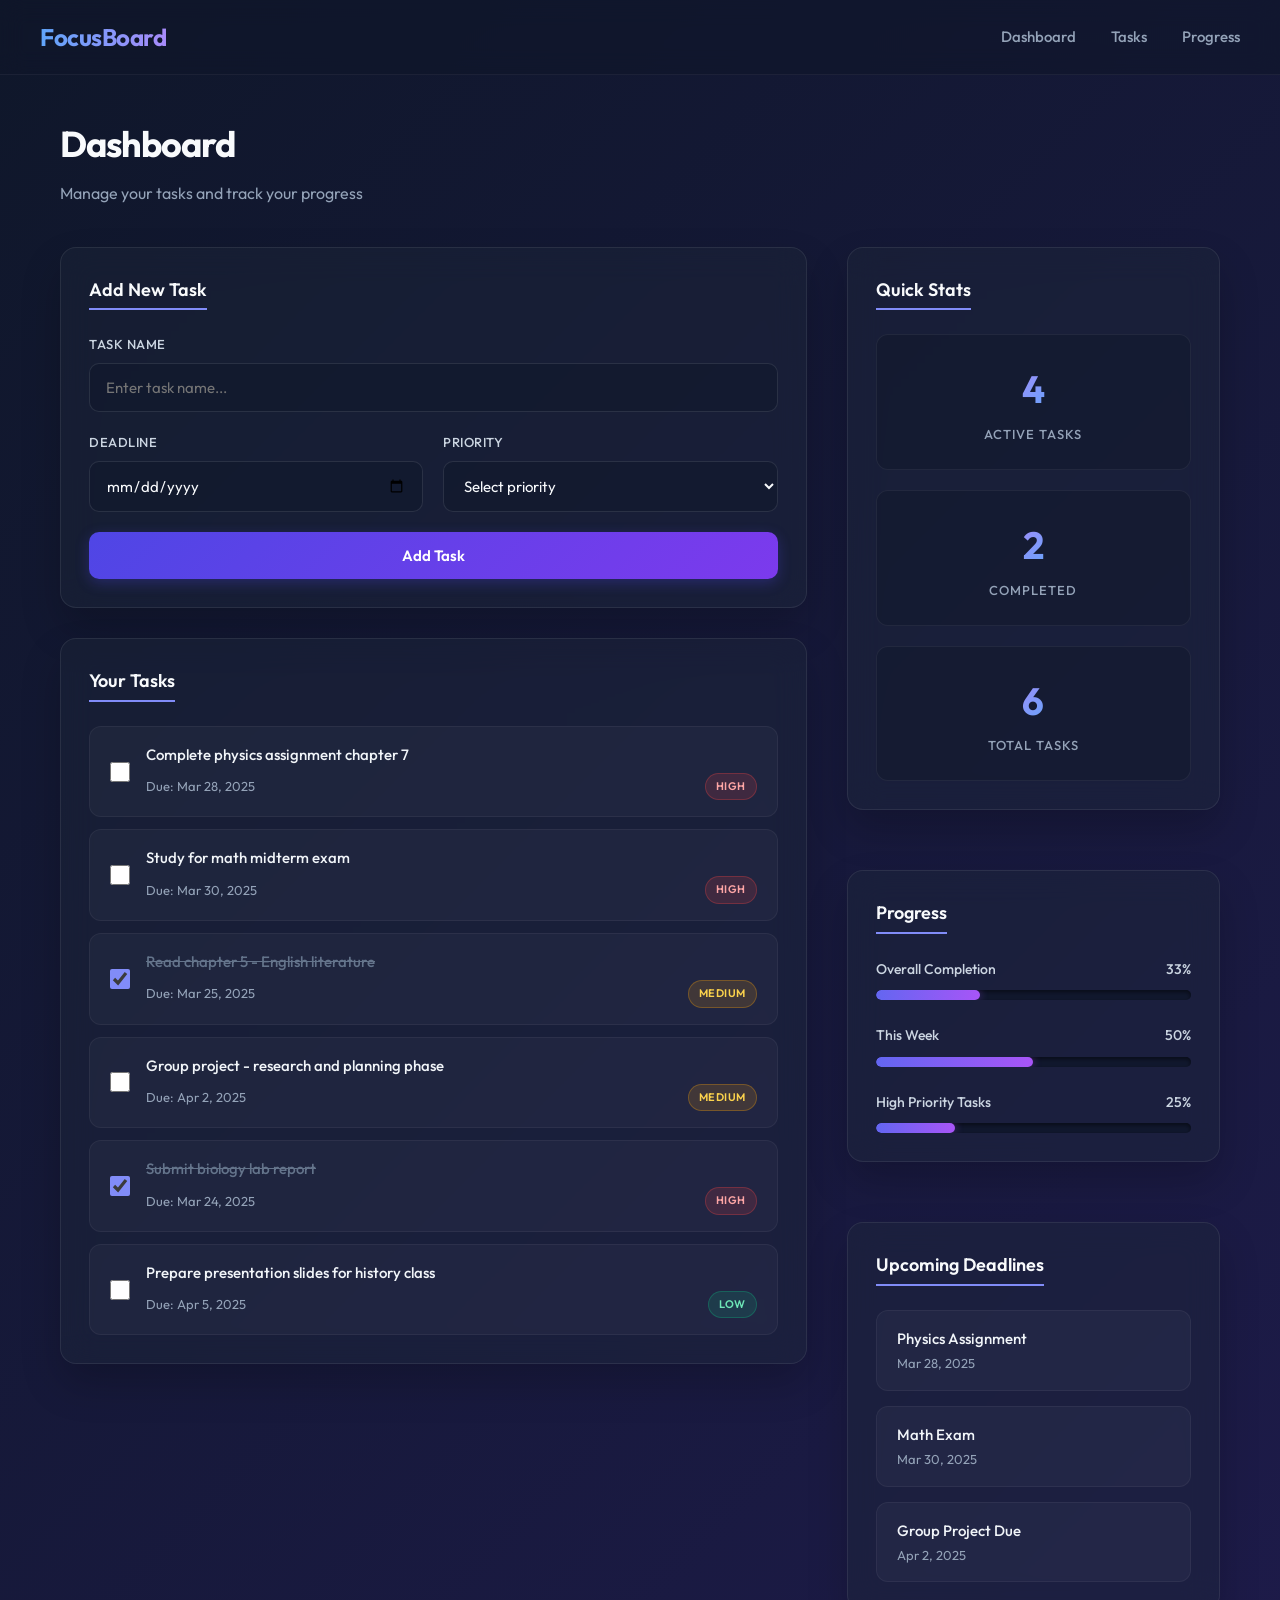
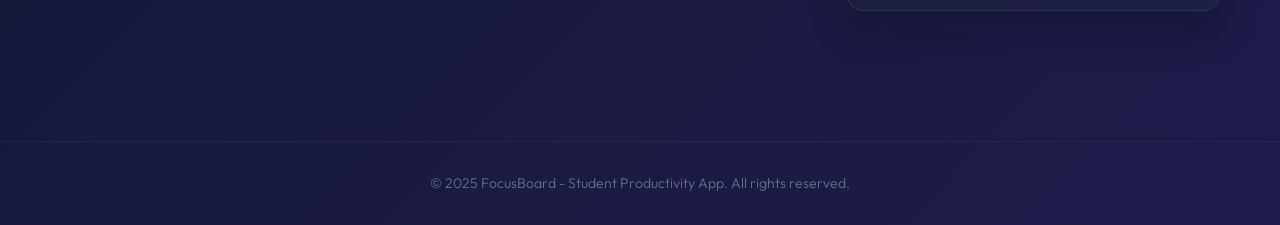
==== commit e2a6907e: "Update index.html" ====
--- a/index.html
+++ b/index.html
@@ -13,7 +13,7 @@
 </head>
 <body>
 
-    ================ MEMBER 1 Makker — NAVBAR + HEADER  =================
+    <!-- ================ MEMBER 1 Makker — NAVBAR + HEADER  ================= -->
 
     <nav>
         <div class="navbar-title">FocusBoard</div>
@@ -32,7 +32,7 @@
 
             <div class="main-column">
 
-                ================ MEMBER 2 — NAVEEN =================
+                <!-- ================ MEMBER 2 — NAVEEN ================= -->
 
                 <div class="card">
                     <div class="card-title">Add New Task</div>
@@ -64,7 +64,7 @@
                     </form>
                 </div>
 
-                ================ MEMBER 3 — HARSHIT =================
+                <!-- ================ MEMBER 3 — HARSHIT ================= -->
 
                 <div class="card">
                     <div class="card-title">Your Tasks</div>
@@ -142,7 +142,7 @@
 
             </div>
 
-            ================ MEMBER 4 — DIVANSHU =================
+            <!-- ================ MEMBER 4 — DIVANSHU ================= -->
 
             <div class="sidebar">
 
@@ -236,7 +236,7 @@
 
     </div>
 
-    ================ MEMBER 4 — DIVANSHU =================
+    <!-- ================ MEMBER 4 — DIVANSHU ================= -->
 
     <footer>
         <p>&copy; 2025 FocusBoard - Student Productivity App. All rights reserved.</p>
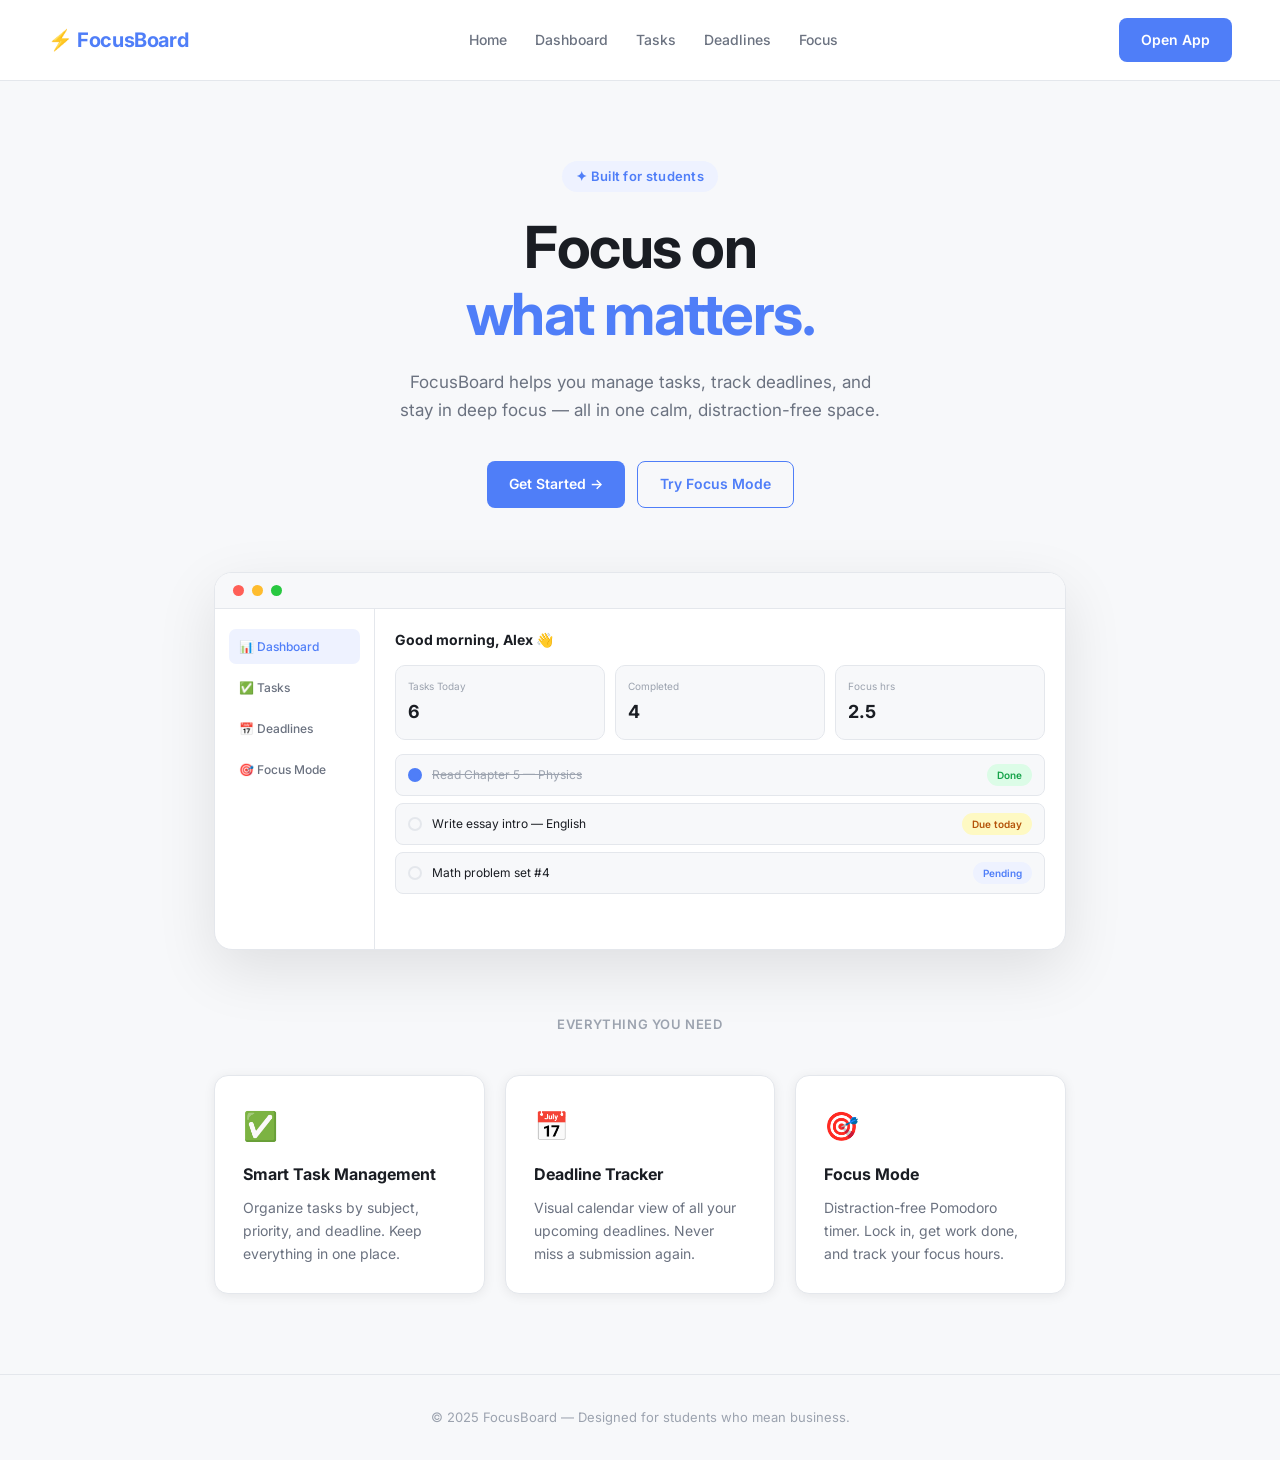
==== commit ac51d874: "upgrade" ====
--- a/index.html
+++ b/index.html
@@ -1,246 +1,311 @@
 <!DOCTYPE html>
 <html lang="en">
 <head>
-    <meta charset="UTF-8">
-    <meta name="viewport" content="width=device-width, initial-scale=1.0">
-    <title>FocusBoard - Student Productivity App</title>
-    
-    <link rel="preconnect" href="https://fonts.googleapis.com">
-    <link rel="preconnect" href="https://fonts.gstatic.com" crossorigin>
-    <link href="https://fonts.googleapis.com/css2?family=Outfit:wght@300;400;500;600;700&display=swap" rel="stylesheet">
-
-    <link rel="stylesheet" href="styles.css">
+  <meta charset="UTF-8" />
+  <meta name="viewport" content="width=device-width, initial-scale=1.0" />
+  <title>FocusBoard — Focus on what matters</title>
+  <link rel="stylesheet" href="style.css" />
+  <style>
+    /* ── HOME-SPECIFIC ── */
+    .hero {
+      max-width: 760px;
+      margin: 80px auto 0;
+      text-align: center;
+      padding: 0 24px;
+    }
+
+    .hero-eyebrow {
+      display: inline-block;
+      background: var(--accent-light);
+      color: var(--accent);
+      font-size: 13px;
+      font-weight: 600;
+      padding: 5px 14px;
+      border-radius: 20px;
+      margin-bottom: 22px;
+      letter-spacing: 0.3px;
+    }
+
+    .hero h1 {
+      font-size: clamp(36px, 6vw, 58px);
+      font-weight: 700;
+      letter-spacing: -1.5px;
+      line-height: 1.15;
+      color: var(--text);
+    }
+
+    .hero h1 span { color: var(--accent); }
+
+    .hero p {
+      margin: 20px auto 36px;
+      max-width: 480px;
+      color: var(--text-muted);
+      font-size: 17px;
+      line-height: 1.7;
+    }
+
+    .hero-cta { display: flex; gap: 12px; justify-content: center; flex-wrap: wrap; }
+
+    /* ── MOCKUP ── */
+    .mockup-wrap {
+      max-width: 900px;
+      margin: 64px auto;
+      padding: 0 24px;
+    }
+
+    .mockup {
+      background: var(--surface);
+      border: 1px solid var(--border);
+      border-radius: 18px;
+      box-shadow: 0 20px 60px rgba(0,0,0,0.10);
+      overflow: hidden;
+    }
+
+    .mockup-bar {
+      background: var(--bg);
+      border-bottom: 1px solid var(--border);
+      padding: 12px 18px;
+      display: flex;
+      align-items: center;
+      gap: 8px;
+    }
+
+    .dot { width: 11px; height: 11px; border-radius: 50%; }
+    .dot-r { background: #ff5f57; }
+    .dot-y { background: #febc2e; }
+    .dot-g { background: #28c840; }
+
+    .mockup-inner {
+      display: flex;
+      height: 340px;
+    }
+
+    .mockup-sidebar {
+      width: 160px;
+      border-right: 1px solid var(--border);
+      padding: 20px 14px;
+      display: flex;
+      flex-direction: column;
+      gap: 6px;
+      flex-shrink: 0;
+    }
+
+    .mock-nav-item {
+      padding: 8px 10px;
+      border-radius: 7px;
+      font-size: 12px;
+      font-weight: 500;
+      color: var(--text-muted);
+      display: flex;
+      align-items: center;
+      gap: 8px;
+    }
+
+    .mock-nav-item.active { background: var(--accent-light); color: var(--accent); }
+
+    .mockup-body {
+      flex: 1;
+      padding: 20px;
+      display: flex;
+      flex-direction: column;
+      gap: 14px;
+      overflow: hidden;
+    }
+
+    .mock-title { font-size: 14px; font-weight: 700; color: var(--text); }
+
+    .mock-cards { display: grid; grid-template-columns: repeat(3, 1fr); gap: 10px; }
+
+    .mock-card {
+      background: var(--bg);
+      border: 1px solid var(--border);
+      border-radius: 10px;
+      padding: 12px;
+    }
+
+    .mock-card-label { font-size: 10px; color: var(--text-light); margin-bottom: 4px; }
+    .mock-card-val   { font-size: 18px; font-weight: 700; color: var(--text); }
+
+    .mock-task-list { display: flex; flex-direction: column; gap: 7px; }
+
+    .mock-task {
+      background: var(--bg);
+      border: 1px solid var(--border);
+      border-radius: 8px;
+      padding: 9px 12px;
+      display: flex;
+      align-items: center;
+      gap: 10px;
+      font-size: 12px;
+    }
+
+    .mock-check {
+      width: 14px; height: 14px;
+      border-radius: 50%;
+      border: 2px solid var(--border);
+      flex-shrink: 0;
+    }
+
+    .mock-check.done { background: var(--accent); border-color: var(--accent); }
+
+    .mock-task-text { flex: 1; color: var(--text); }
+    .mock-task-text.done { color: var(--text-light); text-decoration: line-through; }
+
+    /* ── FEATURES ── */
+    .features {
+      max-width: 900px;
+      margin: 0 auto 80px;
+      padding: 0 24px;
+    }
+
+    .features-label {
+      text-align: center;
+      font-size: 13px;
+      font-weight: 600;
+      color: var(--text-light);
+      text-transform: uppercase;
+      letter-spacing: 0.6px;
+      margin-bottom: 40px;
+    }
+
+    .feature-card {
+      padding: 28px;
+    }
+
+    .feature-icon {
+      font-size: 28px;
+      margin-bottom: 14px;
+    }
+
+    .feature-card h3 {
+      font-size: 16px;
+      font-weight: 700;
+      margin-bottom: 8px;
+    }
+
+    .feature-card p {
+      font-size: 14px;
+      color: var(--text-muted);
+      line-height: 1.65;
+    }
+
+    /* ── FOOTER ── */
+    footer {
+      text-align: center;
+      padding: 32px;
+      border-top: 1px solid var(--border);
+      color: var(--text-light);
+      font-size: 13px;
+    }
+
+    @media (max-width: 768px) {
+      .mockup-sidebar { display: none; }
+      .mock-cards { grid-template-columns: repeat(2, 1fr); }
+    }
+  </style>
 </head>
 <body>
 
-    <!-- ================ MEMBER 1 Makker — NAVBAR + HEADER  ================= -->
-
+  <!-- NAVBAR -->
+  <header class="navbar">
+    <div class="logo">⚡ FocusBoard</div>
     <nav>
-        <div class="navbar-title">FocusBoard</div>
-        <ul class="nav-links">
-            <li><a href="#dashboard">Dashboard</a></li>
-            <li><a href="#tasks">Tasks</a></li>
-            <li><a href="#progress">Progress</a></li>
-        </ul>
+      <a href="index.html">Home</a>
+      <a href="dashboard.html">Dashboard</a>
+      <a href="tasks.html">Tasks</a>
+      <a href="deadlines.html">Deadlines</a>
+      <a href="focus.html">Focus</a>
     </nav>
-
-    <div class="container">
-        <h1 class="page-title">Dashboard</h1>
-        <p class="page-subtitle">Manage your tasks and track your progress</p>
-
-        <div class="content-wrapper">
-
-            <div class="main-column">
-
-                <!-- ================ MEMBER 2 — NAVEEN ================= -->
-
-                <div class="card">
-                    <div class="card-title">Add New Task</div>
-
-                    <form>
-                        <div class="form-group">
-                            <label class="form-label">Task Name</label>
-                            <input type="text" class="form-input" placeholder="Enter task name..." />
-                        </div>
-
-                        <div class="form-row">
-                            <div class="form-group">
-                                <label class="form-label">Deadline</label>
-                                <input type="date" class="form-input" />
-                            </div>
-                            
-                            <div class="form-group">
-                                <label class="form-label">Priority</label>
-                                <select class="form-input">
-                                    <option>Select priority</option>
-                                    <option>High</option>
-                                    <option>Medium</option>
-                                    <option>Low</option>
-                                </select>
-                            </div>
-                        </div>
-
-                        <button type="button" class="form-button">Add Task</button>
-                    </form>
-                </div>
-
-                <!-- ================ MEMBER 3 — HARSHIT ================= -->
-
-                <div class="card">
-                    <div class="card-title">Your Tasks</div>
-
-                    <div class="task-list">
-
-                        <div class="task-item">
-                            <input type="checkbox" class="task-checkbox" />
-                            <div class="task-info">
-                                <div class="task-name">Complete physics assignment chapter 7</div>
-                                <div class="task-meta">
-                                    <span>Due: Mar 28, 2025</span>
-                                    <span class="priority-badge priority-high">HIGH</span>
-                                </div>
-                            </div>
-                        </div>
-
-                        <div class="task-item">
-                            <input type="checkbox" class="task-checkbox" />
-                            <div class="task-info">
-                                <div class="task-name">Study for math midterm exam</div>
-                                <div class="task-meta">
-                                    <span>Due: Mar 30, 2025</span>
-                                    <span class="priority-badge priority-high">HIGH</span>
-                                </div>
-                            </div>
-                        </div>
-
-                        <div class="task-item completed">
-                            <input type="checkbox" class="task-checkbox" checked />
-                            <div class="task-info">
-                                <div class="task-name">Read chapter 5 - English literature</div>
-                                <div class="task-meta">
-                                    <span>Due: Mar 25, 2025</span>
-                                    <span class="priority-badge priority-medium">MEDIUM</span>
-                                </div>
-                            </div>
-                        </div>
-
-                        <div class="task-item">
-                            <input type="checkbox" class="task-checkbox" />
-                            <div class="task-info">
-                                <div class="task-name">Group project - research and planning phase</div>
-                                <div class="task-meta">
-                                    <span>Due: Apr 2, 2025</span>
-                                    <span class="priority-badge priority-medium">MEDIUM</span>
-                                </div>
-                            </div>
-                        </div>
-
-                        <div class="task-item completed">
-                            <input type="checkbox" class="task-checkbox" checked />
-                            <div class="task-info">
-                                <div class="task-name">Submit biology lab report</div>
-                                <div class="task-meta">
-                                    <span>Due: Mar 24, 2025</span>
-                                    <span class="priority-badge priority-high">HIGH</span>
-                                </div>
-                            </div>
-                        </div>
-
-                        <div class="task-item">
-                            <input type="checkbox" class="task-checkbox" />
-                            <div class="task-info">
-                                <div class="task-name">Prepare presentation slides for history class</div>
-                                <div class="task-meta">
-                                    <span>Due: Apr 5, 2025</span>
-                                    <span class="priority-badge priority-low">LOW</span>
-                                </div>
-                            </div>
-                        </div>
-
-                    </div>
-                </div>
-
-            </div>
-
-            <!-- ================ MEMBER 4 — DIVANSHU ================= -->
-
-            <div class="sidebar">
-
-                <div class="card">
-                    <div class="card-title">Quick Stats</div>
-
-                    <div class="stat-box" style="margin-bottom: 20px;">
-                        <div class="stat-number">4</div>
-                        <div class="stat-label">Active Tasks</div>
-                    </div>
-
-                    <div class="stat-box" style="margin-bottom: 20px;">
-                        <div class="stat-number">2</div>
-                        <div class="stat-label">Completed</div>
-                    </div>
-
-                    <div class="stat-box">
-                        <div class="stat-number">6</div>
-                        <div class="stat-label">Total Tasks</div>
-                    </div>
-                </div>
-
-                <div class="card">
-                    <div class="card-title">Progress</div>
-
-                    <div class="progress-item">
-                        <div class="progress-label">
-                            <span>Overall Completion</span>
-                            <span>33%</span>
-                        </div>
-                        <div class="progress-bar">
-                            <div class="progress-fill" style="width: 33%"></div>
-                        </div>
-                    </div>
-
-                    <div class="progress-item">
-                        <div class="progress-label">
-                            <span>This Week</span>
-                            <span>50%</span>
-                        </div>
-                        <div class="progress-bar">
-                            <div class="progress-fill" style="width: 50%"></div>
-                        </div>
-                    </div>
-
-                    <div class="progress-item">
-                        <div class="progress-label">
-                            <span>High Priority Tasks</span>
-                            <span>25%</span>
-                        </div>
-                        <div class="progress-bar">
-                            <div class="progress-fill" style="width: 25%"></div>
-                        </div>
-                    </div>
-                </div>
-
-                <div class="card">
-                    <div class="card-title">Upcoming Deadlines</div>
-
-                    <div class="task-item" style="margin-bottom: 15px;">
-                        <div class="task-info">
-                            <div class="task-name" style="margin-bottom: 2px;">Physics Assignment</div>
-                            <div class="task-meta">
-                                <span>Mar 28, 2025</span>
-                            </div>
-                        </div>
-                    </div>
-
-                    <div class="task-item" style="margin-bottom: 15px;">
-                        <div class="task-info">
-                            <div class="task-name" style="margin-bottom: 2px;">Math Exam</div>
-                            <div class="task-meta">
-                                <span>Mar 30, 2025</span>
-                            </div>
-                        </div>
-                    </div>
-
-                    <div class="task-item">
-                        <div class="task-info">
-                            <div class="task-name" style="margin-bottom: 2px;">Group Project Due</div>
-                            <div class="task-meta">
-                                <span>Apr 2, 2025</span>
-                            </div>
-                        </div>
-                    </div>
-                </div>
-
-            </div>
-
+    <a href="dashboard.html" class="btn btn-primary">Open App</a>
+  </header>
+
+  <!-- HERO -->
+  <section class="hero">
+    <span class="hero-eyebrow">✦ Built for students</span>
+    <h1>Focus on<br /><span>what matters.</span></h1>
+    <p>FocusBoard helps you manage tasks, track deadlines, and stay in deep focus — all in one calm, distraction-free space.</p>
+    <div class="hero-cta">
+      <a href="dashboard.html" class="btn btn-primary">Get Started →</a>
+      <a href="focus.html" class="btn btn-outline">Try Focus Mode</a>
+    </div>
+  </section>
+
+  <!-- MOCKUP -->
+  <div class="mockup-wrap">
+    <div class="mockup">
+      <div class="mockup-bar">
+        <div class="dot dot-r"></div>
+        <div class="dot dot-y"></div>
+        <div class="dot dot-g"></div>
+      </div>
+      <div class="mockup-inner">
+        <div class="mockup-sidebar">
+          <div class="mock-nav-item active">📊 Dashboard</div>
+          <div class="mock-nav-item">✅ Tasks</div>
+          <div class="mock-nav-item">📅 Deadlines</div>
+          <div class="mock-nav-item">🎯 Focus Mode</div>
         </div>
-
+        <div class="mockup-body">
+          <div class="mock-title">Good morning, Alex 👋</div>
+          <div class="mock-cards">
+            <div class="mock-card">
+              <div class="mock-card-label">Tasks Today</div>
+              <div class="mock-card-val">6</div>
+            </div>
+            <div class="mock-card">
+              <div class="mock-card-label">Completed</div>
+              <div class="mock-card-val">4</div>
+            </div>
+            <div class="mock-card">
+              <div class="mock-card-label">Focus hrs</div>
+              <div class="mock-card-val">2.5</div>
+            </div>
+          </div>
+          <div class="mock-task-list">
+            <div class="mock-task">
+              <div class="mock-check done"></div>
+              <span class="mock-task-text done">Read Chapter 5 — Physics</span>
+              <span class="badge badge-success" style="font-size:10px">Done</span>
+            </div>
+            <div class="mock-task">
+              <div class="mock-check"></div>
+              <span class="mock-task-text">Write essay intro — English</span>
+              <span class="badge badge-warning" style="font-size:10px">Due today</span>
+            </div>
+            <div class="mock-task">
+              <div class="mock-check"></div>
+              <span class="mock-task-text">Math problem set #4</span>
+              <span class="badge badge-blue" style="font-size:10px">Pending</span>
+            </div>
+          </div>
+        </div>
+      </div>
     </div>
-
-    <!-- ================ MEMBER 4 — DIVANSHU ================= -->
-
-    <footer>
-        <p>&copy; 2025 FocusBoard - Student Productivity App. All rights reserved.</p>
-    </footer>
+  </div>
+
+  <!-- FEATURES -->
+  <section class="features">
+    <p class="features-label">Everything you need</p>
+    <div class="grid-3">
+      <div class="card feature-card">
+        <div class="feature-icon">✅</div>
+        <h3>Smart Task Management</h3>
+        <p>Organize tasks by subject, priority, and deadline. Keep everything in one place.</p>
+      </div>
+      <div class="card feature-card">
+        <div class="feature-icon">📅</div>
+        <h3>Deadline Tracker</h3>
+        <p>Visual calendar view of all your upcoming deadlines. Never miss a submission again.</p>
+      </div>
+      <div class="card feature-card">
+        <div class="feature-icon">🎯</div>
+        <h3>Focus Mode</h3>
+        <p>Distraction-free Pomodoro timer. Lock in, get work done, and track your focus hours.</p>
+      </div>
+    </div>
+  </section>
+
+  <footer>© 2025 FocusBoard — Designed for students who mean business.</footer>
 
 </body>
 </html>
--- a/style.css
+++ b/style.css
@@ -0,0 +1,229 @@
+@import url('https://fonts.googleapis.com/css2?family=Inter:wght@300;400;500;600;700&display=swap');
+
+:root {
+  --bg: #f7f8fa;
+  --surface: #ffffff;
+  --border: #e4e7ec;
+  --accent: #4f7ef8;
+  --accent-light: #eef2ff;
+  --accent-dark: #3a63d4;
+  --text: #1a1d23;
+  --text-muted: #6b7280;
+  --text-light: #9ca3af;
+  --success: #22c55e;
+  --warning: #f59e0b;
+  --danger: #ef4444;
+  --radius: 14px;
+  --radius-sm: 8px;
+  --shadow: 0 2px 12px rgba(0,0,0,0.07);
+  --shadow-md: 0 4px 24px rgba(0,0,0,0.10);
+  --sidebar-w: 220px;
+  --transition: 0.2s ease;
+}
+
+*, *::before, *::after { box-sizing: border-box; margin: 0; padding: 0; }
+
+body {
+  font-family: 'Inter', sans-serif;
+  background: var(--bg);
+  color: var(--text);
+  font-size: 15px;
+  line-height: 1.6;
+}
+
+a { text-decoration: none; color: inherit; }
+
+/* ── SIDEBAR LAYOUT ── */
+.app-layout {
+  display: flex;
+  min-height: 100vh;
+}
+
+.sidebar {
+  width: var(--sidebar-w);
+  background: var(--surface);
+  border-right: 1px solid var(--border);
+  display: flex;
+  flex-direction: column;
+  padding: 28px 16px;
+  position: sticky;
+  top: 0;
+  height: 100vh;
+  flex-shrink: 0;
+}
+
+.sidebar .logo {
+  font-size: 18px;
+  font-weight: 700;
+  color: var(--accent);
+  margin-bottom: 36px;
+  padding-left: 8px;
+  letter-spacing: -0.3px;
+}
+
+.sidebar nav { display: flex; flex-direction: column; gap: 4px; }
+
+.nav-link {
+  display: flex;
+  align-items: center;
+  gap: 10px;
+  padding: 10px 12px;
+  border-radius: var(--radius-sm);
+  color: var(--text-muted);
+  font-size: 14px;
+  font-weight: 500;
+  transition: background var(--transition), color var(--transition);
+}
+
+.nav-link:hover, .nav-link.active {
+  background: var(--accent-light);
+  color: var(--accent);
+}
+
+.nav-icon { font-size: 16px; width: 20px; text-align: center; }
+
+.main-content {
+  flex: 1;
+  padding: 36px 40px;
+  overflow-y: auto;
+}
+
+/* ── CARDS ── */
+.card {
+  background: var(--surface);
+  border: 1px solid var(--border);
+  border-radius: var(--radius);
+  padding: 24px;
+  box-shadow: var(--shadow);
+  transition: box-shadow var(--transition), transform var(--transition);
+}
+
+.card:hover { box-shadow: var(--shadow-md); transform: translateY(-2px); }
+
+/* ── BUTTONS ── */
+.btn {
+  display: inline-flex;
+  align-items: center;
+  gap: 8px;
+  padding: 11px 22px;
+  border-radius: var(--radius-sm);
+  font-family: inherit;
+  font-size: 14px;
+  font-weight: 600;
+  cursor: pointer;
+  border: none;
+  transition: background var(--transition), transform var(--transition), box-shadow var(--transition);
+}
+
+.btn-primary {
+  background: var(--accent);
+  color: #fff;
+}
+
+.btn-primary:hover {
+  background: var(--accent-dark);
+  transform: translateY(-1px);
+  box-shadow: 0 4px 14px rgba(79,126,248,0.35);
+}
+
+.btn-outline {
+  background: transparent;
+  color: var(--accent);
+  border: 1.5px solid var(--accent);
+}
+
+.btn-outline:hover { background: var(--accent-light); }
+
+/* ── BADGES ── */
+.badge {
+  display: inline-block;
+  padding: 3px 10px;
+  border-radius: 20px;
+  font-size: 12px;
+  font-weight: 600;
+}
+
+.badge-success { background: #dcfce7; color: #16a34a; }
+.badge-warning { background: #fef9c3; color: #b45309; }
+.badge-danger  { background: #fee2e2; color: #dc2626; }
+.badge-blue    { background: var(--accent-light); color: var(--accent); }
+.badge-purple  { background: #f3e8ff; color: #7c3aed; }
+.badge-pink    { background: #fce7f3; color: #be185d; }
+
+/* ── PROGRESS BAR ── */
+.progress-wrap { background: var(--border); border-radius: 99px; height: 8px; overflow: hidden; }
+.progress-bar  { height: 100%; border-radius: 99px; background: var(--accent); }
+
+/* ── PAGE HEADER ── */
+.page-header { margin-bottom: 28px; }
+.page-header h1 { font-size: 24px; font-weight: 700; letter-spacing: -0.4px; }
+.page-header p  { color: var(--text-muted); font-size: 14px; margin-top: 4px; }
+
+/* ── GRID HELPERS ── */
+.grid-2 { display: grid; grid-template-columns: repeat(2, 1fr); gap: 20px; }
+.grid-3 { display: grid; grid-template-columns: repeat(3, 1fr); gap: 20px; }
+
+/* ── SECTION TITLE ── */
+.section-title {
+  font-size: 13px;
+  font-weight: 600;
+  text-transform: uppercase;
+  letter-spacing: 0.6px;
+  color: var(--text-light);
+  margin-bottom: 14px;
+}
+
+/* ── NAVBAR (mobile / home) ── */
+.navbar {
+  display: flex;
+  align-items: center;
+  justify-content: space-between;
+  padding: 18px 48px;
+  background: var(--surface);
+  border-bottom: 1px solid var(--border);
+  position: sticky;
+  top: 0;
+  z-index: 100;
+}
+
+.navbar .logo { font-size: 20px; font-weight: 700; color: var(--accent); letter-spacing: -0.4px; }
+
+.navbar nav { display: flex; gap: 28px; }
+
+.navbar nav a {
+  font-size: 14px;
+  font-weight: 500;
+  color: var(--text-muted);
+  transition: color var(--transition);
+}
+
+.navbar nav a:hover { color: var(--text); }
+
+/* ── RESPONSIVE ── */
+@media (max-width: 768px) {
+  .sidebar {
+    width: 100%;
+    height: auto;
+    flex-direction: row;
+    align-items: center;
+    padding: 14px 16px;
+    border-right: none;
+    border-bottom: 1px solid var(--border);
+    position: sticky;
+    top: 0;
+    z-index: 100;
+    overflow-x: auto;
+  }
+
+  .sidebar .logo { margin-bottom: 0; margin-right: 20px; white-space: nowrap; }
+  .sidebar nav { flex-direction: row; gap: 4px; }
+  .nav-link span:not(.nav-icon) { display: none; }
+
+  .app-layout { flex-direction: column; }
+  .main-content { padding: 24px 18px; }
+
+  .grid-2, .grid-3 { grid-template-columns: 1fr; }
+
+  .navbar { padding: 16px 20px; }
+  .navbar nav { gap: 16px; }
+}
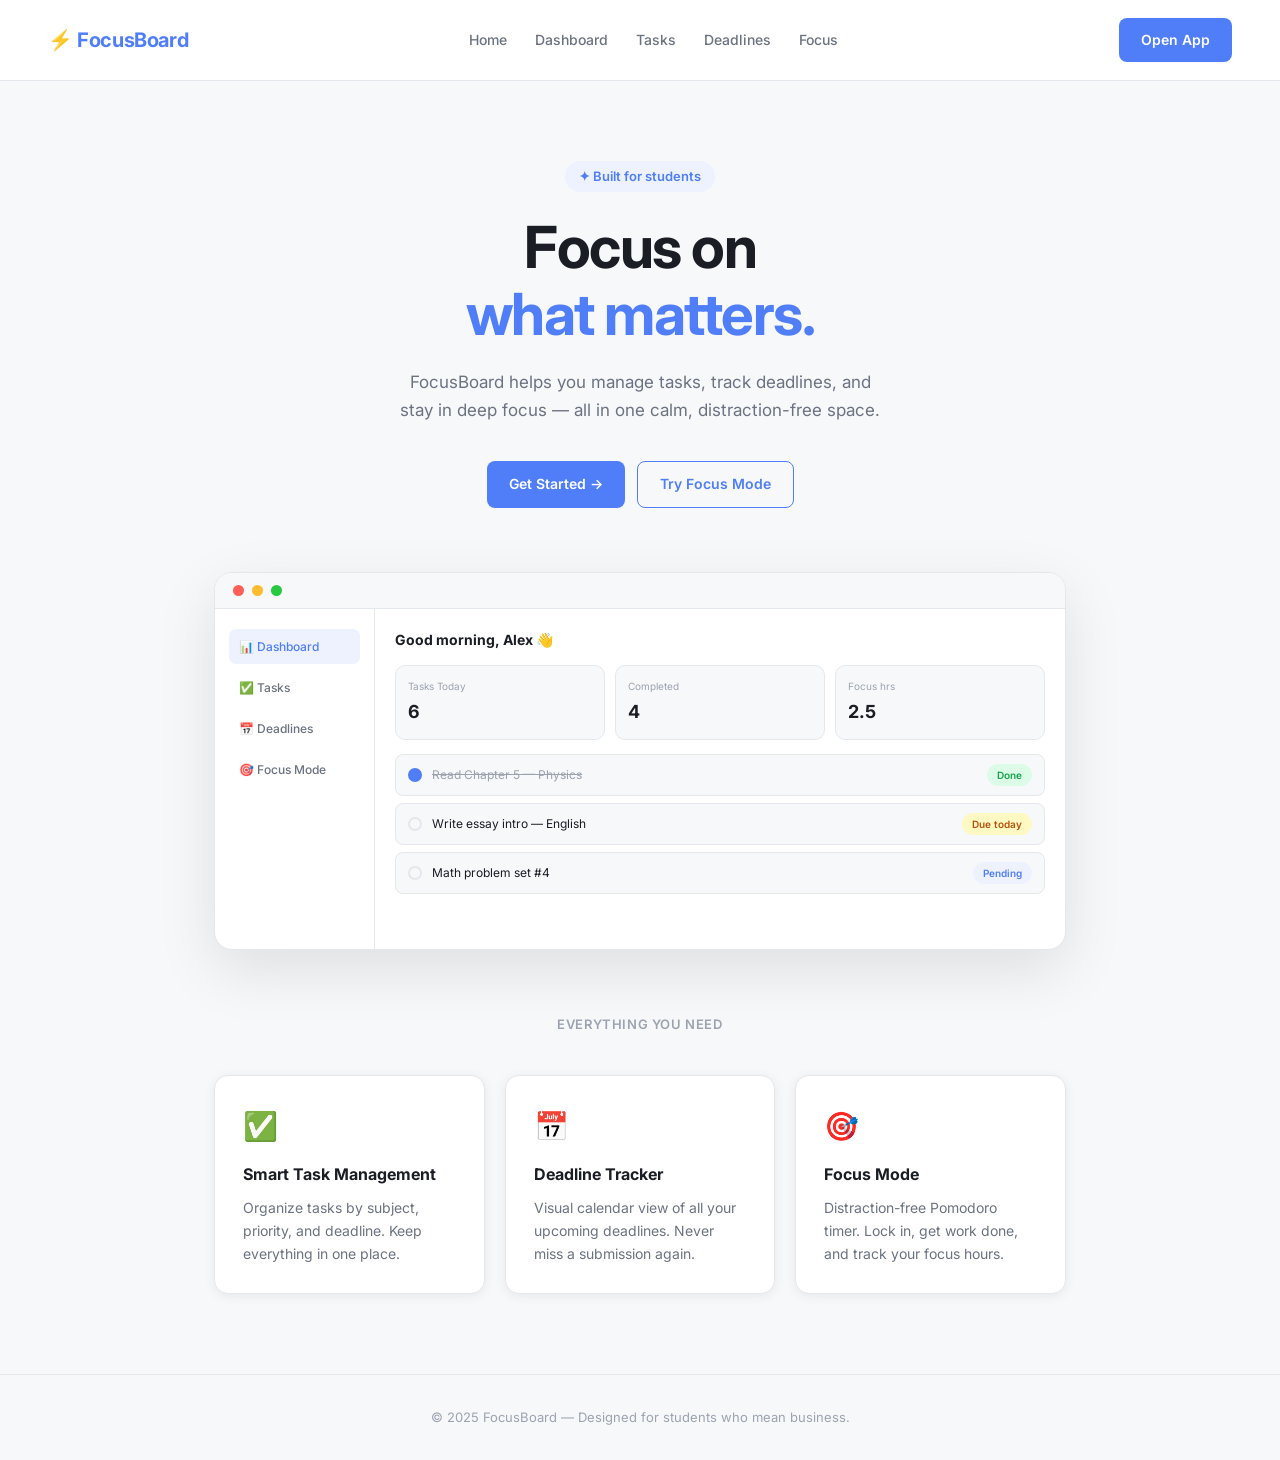
==== commit b7e24f02: "ui update README.md" ====
--- a/index.html
+++ b/index.html
@@ -1,4 +1,10 @@
 <!DOCTYPE html>
+<!--
+  FocusBoard - Home / Landing Page
+  Author: Krishnam Makker
+  This is the first page visitors see.
+  It has a navbar, hero section, app preview, and feature cards.
+-->
 <html lang="en">
 <head>
   <meta charset="UTF-8" />
@@ -6,7 +12,8 @@
   <title>FocusBoard — Focus on what matters</title>
   <link rel="stylesheet" href="style.css" />
   <style>
-    /* ── HOME-SPECIFIC ── */
+
+    /* Big centered hero section at the top */
     .hero {
       max-width: 760px;
       margin: 80px auto 0;
@@ -14,6 +21,7 @@
       padding: 0 24px;
     }
 
+    /* Small pill label above the heading */
     .hero-eyebrow {
       display: inline-block;
       background: var(--accent-light);
@@ -23,9 +31,9 @@
       padding: 5px 14px;
       border-radius: 20px;
       margin-bottom: 22px;
-      letter-spacing: 0.3px;
-    }
-
+    }
+
+    /* Main big heading - font size adjusts with screen size */
     .hero h1 {
       font-size: clamp(36px, 6vw, 58px);
       font-weight: 700;
@@ -34,8 +42,12 @@
       color: var(--text);
     }
 
-    .hero h1 span { color: var(--accent); }
-
+    /* Blue colored word inside the heading */
+    .hero h1 span {
+      color: var(--accent);
+    }
+
+    /* Subtitle paragraph below the heading */
     .hero p {
       margin: 20px auto 36px;
       max-width: 480px;
@@ -44,15 +56,22 @@
       line-height: 1.7;
     }
 
-    .hero-cta { display: flex; gap: 12px; justify-content: center; flex-wrap: wrap; }
-
-    /* ── MOCKUP ── */
+    /* Row of two CTA buttons */
+    .hero-cta {
+      display: flex;
+      gap: 12px;
+      justify-content: center;
+      flex-wrap: wrap;
+    }
+
+    /* Wrapper that centers the app preview image */
     .mockup-wrap {
       max-width: 900px;
       margin: 64px auto;
       padding: 0 24px;
     }
 
+    /* The fake browser window box */
     .mockup {
       background: var(--surface);
       border: 1px solid var(--border);
@@ -61,6 +80,7 @@
       overflow: hidden;
     }
 
+    /* Top bar of the fake browser with colored dots */
     .mockup-bar {
       background: var(--bg);
       border-bottom: 1px solid var(--border);
@@ -70,16 +90,19 @@
       gap: 8px;
     }
 
+    /* The three colored circles (red, yellow, green) */
     .dot { width: 11px; height: 11px; border-radius: 50%; }
     .dot-r { background: #ff5f57; }
     .dot-y { background: #febc2e; }
     .dot-g { background: #28c840; }
 
+    /* Inside the fake browser - sidebar + content side by side */
     .mockup-inner {
       display: flex;
       height: 340px;
     }
 
+    /* Mini sidebar inside the fake browser */
     .mockup-sidebar {
       width: 160px;
       border-right: 1px solid var(--border);
@@ -90,6 +113,7 @@
       flex-shrink: 0;
     }
 
+    /* Each nav item inside the mini sidebar */
     .mock-nav-item {
       padding: 8px 10px;
       border-radius: 7px;
@@ -101,8 +125,13 @@
       gap: 8px;
     }
 
-    .mock-nav-item.active { background: var(--accent-light); color: var(--accent); }
-
+    /* Highlighted nav item (current page) */
+    .mock-nav-item.active {
+      background: var(--accent-light);
+      color: var(--accent);
+    }
+
+    /* Right side of the fake browser - shows stats and tasks */
     .mockup-body {
       flex: 1;
       padding: 20px;
@@ -112,10 +141,21 @@
       overflow: hidden;
     }
 
-    .mock-title { font-size: 14px; font-weight: 700; color: var(--text); }
-
-    .mock-cards { display: grid; grid-template-columns: repeat(3, 1fr); gap: 10px; }
-
+    /* Greeting text inside the mockup */
+    .mock-title {
+      font-size: 14px;
+      font-weight: 700;
+      color: var(--text);
+    }
+
+    /* 3 small stat boxes in a row */
+    .mock-cards {
+      display: grid;
+      grid-template-columns: repeat(3, 1fr);
+      gap: 10px;
+    }
+
+    /* Each small stat box */
     .mock-card {
       background: var(--bg);
       border: 1px solid var(--border);
@@ -126,8 +166,14 @@
     .mock-card-label { font-size: 10px; color: var(--text-light); margin-bottom: 4px; }
     .mock-card-val   { font-size: 18px; font-weight: 700; color: var(--text); }
 
-    .mock-task-list { display: flex; flex-direction: column; gap: 7px; }
-
+    /* List of task rows inside the mockup */
+    .mock-task-list {
+      display: flex;
+      flex-direction: column;
+      gap: 7px;
+    }
+
+    /* One task row */
     .mock-task {
       background: var(--bg);
       border: 1px solid var(--border);
@@ -139,25 +185,37 @@
       font-size: 12px;
     }
 
+    /* Small circle checkbox */
     .mock-check {
-      width: 14px; height: 14px;
+      width: 14px;
+      height: 14px;
       border-radius: 50%;
       border: 2px solid var(--border);
       flex-shrink: 0;
     }
 
-    .mock-check.done { background: var(--accent); border-color: var(--accent); }
+    /* Filled blue circle = task is done */
+    .mock-check.done {
+      background: var(--accent);
+      border-color: var(--accent);
+    }
 
     .mock-task-text { flex: 1; color: var(--text); }
-    .mock-task-text.done { color: var(--text-light); text-decoration: line-through; }
-
-    /* ── FEATURES ── */
+
+    /* Strikethrough text for completed tasks */
+    .mock-task-text.done {
+      color: var(--text-light);
+      text-decoration: line-through;
+    }
+
+    /* Section with 3 feature cards */
     .features {
       max-width: 900px;
       margin: 0 auto 80px;
       padding: 0 24px;
     }
 
+    /* Small label above the feature cards */
     .features-label {
       text-align: center;
       font-size: 13px;
@@ -168,28 +226,17 @@
       margin-bottom: 40px;
     }
 
-    .feature-card {
-      padding: 28px;
-    }
-
-    .feature-icon {
-      font-size: 28px;
-      margin-bottom: 14px;
-    }
-
-    .feature-card h3 {
-      font-size: 16px;
-      font-weight: 700;
-      margin-bottom: 8px;
-    }
-
-    .feature-card p {
-      font-size: 14px;
-      color: var(--text-muted);
-      line-height: 1.65;
-    }
-
-    /* ── FOOTER ── */
+    /* Each feature card has more padding */
+    .feature-card { padding: 28px; }
+
+    /* Big emoji icon at the top of each feature card */
+    .feature-icon { font-size: 28px; margin-bottom: 14px; }
+
+    .feature-card h3 { font-size: 16px; font-weight: 700; margin-bottom: 8px; }
+
+    .feature-card p { font-size: 14px; color: var(--text-muted); line-height: 1.65; }
+
+    /* Bottom footer bar */
     footer {
       text-align: center;
       padding: 32px;
@@ -198,15 +245,17 @@
       font-size: 13px;
     }
 
+    /* On mobile: hide the mini sidebar and use 2 columns for stat cards */
     @media (max-width: 768px) {
       .mockup-sidebar { display: none; }
       .mock-cards { grid-template-columns: repeat(2, 1fr); }
     }
+
   </style>
 </head>
 <body>
 
-  <!-- NAVBAR -->
+  <!-- Top navigation bar with links to all pages -->
   <header class="navbar">
     <div class="logo">⚡ FocusBoard</div>
     <nav>
@@ -219,7 +268,7 @@
     <a href="dashboard.html" class="btn btn-primary">Open App</a>
   </header>
 
-  <!-- HERO -->
+  <!-- Hero section: big headline + subtitle + two buttons -->
   <section class="hero">
     <span class="hero-eyebrow">✦ Built for students</span>
     <h1>Focus on<br /><span>what matters.</span></h1>
@@ -230,23 +279,32 @@
     </div>
   </section>
 
-  <!-- MOCKUP -->
+  <!-- Fake browser window showing what the app looks like -->
   <div class="mockup-wrap">
     <div class="mockup">
+
+      <!-- Browser top bar with red/yellow/green dots -->
       <div class="mockup-bar">
         <div class="dot dot-r"></div>
         <div class="dot dot-y"></div>
         <div class="dot dot-g"></div>
       </div>
+
       <div class="mockup-inner">
+
+        <!-- Mini sidebar inside the fake browser -->
         <div class="mockup-sidebar">
           <div class="mock-nav-item active">📊 Dashboard</div>
           <div class="mock-nav-item">✅ Tasks</div>
           <div class="mock-nav-item">📅 Deadlines</div>
           <div class="mock-nav-item">🎯 Focus Mode</div>
         </div>
+
+        <!-- Main content inside the fake browser -->
         <div class="mockup-body">
           <div class="mock-title">Good morning, Alex 👋</div>
+
+          <!-- 3 small stat boxes -->
           <div class="mock-cards">
             <div class="mock-card">
               <div class="mock-card-label">Tasks Today</div>
@@ -261,6 +319,8 @@
               <div class="mock-card-val">2.5</div>
             </div>
           </div>
+
+          <!-- Sample task rows -->
           <div class="mock-task-list">
             <div class="mock-task">
               <div class="mock-check done"></div>
@@ -279,32 +339,41 @@
             </div>
           </div>
         </div>
+
       </div>
     </div>
   </div>
 
-  <!-- FEATURES -->
+  <!-- 3 feature cards explaining what the app does -->
   <section class="features">
     <p class="features-label">Everything you need</p>
     <div class="grid-3">
+
+      <!-- Feature 1: Tasks -->
       <div class="card feature-card">
         <div class="feature-icon">✅</div>
         <h3>Smart Task Management</h3>
         <p>Organize tasks by subject, priority, and deadline. Keep everything in one place.</p>
       </div>
+
+      <!-- Feature 2: Deadlines -->
       <div class="card feature-card">
         <div class="feature-icon">📅</div>
         <h3>Deadline Tracker</h3>
         <p>Visual calendar view of all your upcoming deadlines. Never miss a submission again.</p>
       </div>
+
+      <!-- Feature 3: Focus Mode -->
       <div class="card feature-card">
         <div class="feature-icon">🎯</div>
         <h3>Focus Mode</h3>
         <p>Distraction-free Pomodoro timer. Lock in, get work done, and track your focus hours.</p>
       </div>
+
     </div>
   </section>
 
+  <!-- Page footer -->
   <footer>© 2025 FocusBoard — Designed for students who mean business.</footer>
 
 </body>
--- a/style.css
+++ b/style.css
@@ -1,229 +1,541 @@
+/* ============================================================
+   FocusBoard - Main Stylesheet
+   
+   Team Members:
+     - Krishnam Makker  (style.css + index.html)
+     - Harshit          (tasks.html)
+     - Naveen Maan      (deadlines.html)
+     - Mittal           (dashboard.html + focus.html)
+   
+   Author of this file: Krishnam Makker
+   
+   What this file does:
+   This single CSS file is shared by ALL 5 pages.
+   It defines colors, fonts, layout, cards, buttons,
+   badges, progress bars, and mobile responsiveness.
+   ============================================================ */
+
+
+/* ============================================================
+   GOOGLE FONT IMPORT
+   Loads the "Inter" font from the internet.
+   wght=300;400;500;600;700 means we load 5 different
+   font weights (thin to bold).
+   ============================================================ */
 @import url('https://fonts.googleapis.com/css2?family=Inter:wght@300;400;500;600;700&display=swap');
 
+
+/* ============================================================
+   CSS VARIABLES (Design Tokens)
+   
+   :root means these variables are available EVERYWHERE
+   in the whole stylesheet.
+   
+   We use var(--name) to use these values later.
+   Changing a value here updates it across all pages.
+   ============================================================ */
 :root {
-  --bg: #f7f8fa;
-  --surface: #ffffff;
-  --border: #e4e7ec;
-  --accent: #4f7ef8;
-  --accent-light: #eef2ff;
-  --accent-dark: #3a63d4;
-  --text: #1a1d23;
-  --text-muted: #6b7280;
-  --text-light: #9ca3af;
-  --success: #22c55e;
-  --warning: #f59e0b;
-  --danger: #ef4444;
-  --radius: 14px;
-  --radius-sm: 8px;
-  --shadow: 0 2px 12px rgba(0,0,0,0.07);
-  --shadow-md: 0 4px 24px rgba(0,0,0,0.10);
-  --sidebar-w: 220px;
-  --transition: 0.2s ease;
-}
-
-*, *::before, *::after { box-sizing: border-box; margin: 0; padding: 0; }
-
+  --bg: #f7f8fa;           /* light grey — used as page background */
+  --surface: #ffffff;      /* pure white — used for cards and panels */
+  --border: #e4e7ec;       /* soft grey — used for all borders/dividers */
+  --accent: #4f7ef8;       /* main blue — buttons, active links, highlights */
+  --accent-light: #eef2ff; /* very light blue — hover backgrounds */
+  --accent-dark: #3a63d4;  /* darker blue — used on button hover */
+  --text: #1a1d23;         /* near-black — main body text */
+  --text-muted: #6b7280;   /* medium grey — subtitles, meta info */
+  --text-light: #9ca3af;   /* light grey — labels, placeholders */
+  --radius: 14px;          /* border-radius for large cards */
+  --radius-sm: 8px;        /* border-radius for small elements like buttons */
+  --shadow: 0 2px 12px rgba(0,0,0,0.07);    /* subtle shadow for cards */
+  --shadow-md: 0 4px 24px rgba(0,0,0,0.10); /* stronger shadow on hover */
+  --sidebar-w: 220px;      /* fixed width of the left sidebar */
+  --transition: 0.2s ease; /* animation duration for hover effects */
+}
+
+
+/* ============================================================
+   CSS RESET
+   
+   Browsers add default margin/padding to elements.
+   We remove all of that so we have full control.
+   
+   * = applies to every single element
+   *::before and *::after = applies to pseudo-elements too
+   
+   box-sizing: border-box means padding and border are
+   INCLUDED in the element's total width/height.
+   Without this, padding would ADD to the width (confusing).
+   ============================================================ */
+*, *::before, *::after {
+  box-sizing: border-box;
+  margin: 0;
+  padding: 0;
+}
+
+
+/* ============================================================
+   BASE BODY STYLES
+   
+   font-family: tries Inter first, falls back to any sans-serif
+   line-height: 1.6 means each line is 1.6x the font size tall
+   ============================================================ */
 body {
   font-family: 'Inter', sans-serif;
   background: var(--bg);
   color: var(--text);
   font-size: 15px;
-  line-height: 1.6;
-}
-
-a { text-decoration: none; color: inherit; }
-
-/* ── SIDEBAR LAYOUT ── */
+  line-height: 1.6; /* comfortable reading spacing between lines */
+}
+
+/* Remove blue underline from all anchor/link tags */
+a {
+  text-decoration: none;
+  color: inherit; /* inherit = use the parent element's color */
+}
+
+
+/* ============================================================
+   APP LAYOUT — SIDEBAR + MAIN CONTENT
+   
+   display: flex — turns this into a flex container.
+   Children (sidebar + main) will sit SIDE BY SIDE
+   because the default flex-direction is "row".
+   
+   flex-direction: row (default) = children go left → right
+   flex-direction: column = children go top → bottom
+   
+   min-height: 100vh — at least as tall as the screen.
+   vh = viewport height. 100vh = 100% of screen height.
+   ============================================================ */
 .app-layout {
-  display: flex;
-  min-height: 100vh;
-}
-
+  display: flex;          /* enables flexbox layout */
+  flex-direction: row;    /* sidebar and main sit side by side (left to right) */
+  min-height: 100vh;      /* fills the full screen height */
+}
+
+
+/* ============================================================
+   SIDEBAR (left navigation panel)
+   
+   width: var(--sidebar-w) — fixed 220px wide, never shrinks
+   
+   display: flex + flex-direction: column — stacks the logo
+   and nav links vertically (top to bottom)
+   
+   position: sticky — the sidebar stays visible as you scroll
+   top: 0 — sticks to the very top of the screen
+   height: 100vh — sidebar is always full screen height
+   
+   flex-shrink: 0 — prevents the sidebar from getting smaller
+   when the screen is narrow. Without this, flex would try
+   to shrink it to fit.
+   ============================================================ */
 .sidebar {
-  width: var(--sidebar-w);
+  width: var(--sidebar-w);       /* always 220px wide */
   background: var(--surface);
   border-right: 1px solid var(--border);
-  display: flex;
-  flex-direction: column;
+  display: flex;                 /* enables flexbox inside sidebar */
+  flex-direction: column;        /* logo on top, nav links below (top → bottom) */
   padding: 28px 16px;
-  position: sticky;
-  top: 0;
-  height: 100vh;
-  flex-shrink: 0;
-}
-
+  position: sticky;              /* stays fixed while page scrolls */
+  top: 0;                        /* sticks to the top edge of the screen */
+  height: 100vh;                 /* always full screen height */
+  flex-shrink: 0;                /* never shrinks, always stays 220px */
+}
+
+/* Logo text at the top of the sidebar */
 .sidebar .logo {
   font-size: 18px;
   font-weight: 700;
   color: var(--accent);
-  margin-bottom: 36px;
+  margin-bottom: 36px; /* space between logo and first nav link */
   padding-left: 8px;
-  letter-spacing: -0.3px;
-}
-
-.sidebar nav { display: flex; flex-direction: column; gap: 4px; }
-
+  letter-spacing: -0.3px; /* slightly tighter letter spacing */
+}
+
+/* Nav links container inside sidebar
+   display: flex + flex-direction: column = links stack vertically
+   gap: 4px = small space between each link */
+.sidebar nav {
+  display: flex;
+  flex-direction: column; /* stack nav links top to bottom */
+  gap: 4px;               /* 4px gap between each nav link */
+}
+
+
+/* ============================================================
+   SIDEBAR NAV LINKS
+   
+   display: flex — makes icon and text sit side by side
+   align-items: center — vertically centers icon and text
+   gap: 10px — space between the icon and the text label
+   ============================================================ */
 .nav-link {
-  display: flex;
-  align-items: center;
-  gap: 10px;
+  display: flex;           /* icon and text side by side */
+  flex-direction: row;     /* left to right: icon → text */
+  align-items: center;     /* vertically center icon and text */
+  gap: 10px;               /* space between icon and text */
   padding: 10px 12px;
   border-radius: var(--radius-sm);
   color: var(--text-muted);
   font-size: 14px;
   font-weight: 500;
+  /* transition applies smooth animation to background and color changes */
   transition: background var(--transition), color var(--transition);
 }
 
-.nav-link:hover, .nav-link.active {
-  background: var(--accent-light);
-  color: var(--accent);
-}
-
-.nav-icon { font-size: 16px; width: 20px; text-align: center; }
-
+/* When hovering OR when this is the current active page */
+.nav-link:hover,
+.nav-link.active {
+  background: var(--accent-light); /* light blue background */
+  color: var(--accent);            /* blue text */
+}
+
+/* The emoji icon inside each nav link */
+.nav-icon {
+  font-size: 16px;
+  width: 20px;          /* fixed width so all icons align */
+  text-align: center;
+}
+
+
+/* ============================================================
+   MAIN CONTENT AREA (right side of the page)
+   
+   flex: 1 — this is the key property.
+   It means "take up ALL remaining space" after the sidebar.
+   The sidebar is 220px, so main-content fills the rest.
+   
+   flex: 1 is shorthand for flex-grow:1, flex-shrink:1, flex-basis:0
+   flex-grow: 1 = grow to fill available space
+   
+   overflow-y: auto — adds a scrollbar only when content
+   is taller than the screen
+   ============================================================ */
 .main-content {
-  flex: 1;
+  flex: 1;              /* fills all remaining width after the sidebar */
   padding: 36px 40px;
-  overflow-y: auto;
-}
-
-/* ── CARDS ── */
+  overflow-y: auto;     /* scroll vertically if content is too tall */
+}
+
+
+/* ============================================================
+   CARD COMPONENT
+   
+   Used everywhere as a white box with shadow.
+   
+   transition — smoothly animates box-shadow and transform
+   when hovering. Without transition, the change is instant.
+   ============================================================ */
 .card {
   background: var(--surface);
   border: 1px solid var(--border);
-  border-radius: var(--radius);
+  border-radius: var(--radius); /* 14px rounded corners */
   padding: 24px;
   box-shadow: var(--shadow);
+  /* animate both shadow and position change smoothly */
   transition: box-shadow var(--transition), transform var(--transition);
 }
 
-.card:hover { box-shadow: var(--shadow-md); transform: translateY(-2px); }
-
-/* ── BUTTONS ── */
+/* Card lifts up 2px when hovered — gives a "floating" feel
+   transform: translateY(-2px) moves the card 2px upward
+   translateY = move along the Y axis (vertical)
+   negative value = move UP */
+.card:hover {
+  box-shadow: var(--shadow-md);    /* bigger shadow when lifted */
+  transform: translateY(-2px);     /* move card 2px upward */
+}
+
+
+/* ============================================================
+   BUTTON BASE STYLES
+   
+   display: inline-flex — like inline-block but with flexbox.
+   This lets us use align-items to center the icon and text
+   inside the button vertically.
+   
+   align-items: center — vertically centers content inside button
+   gap: 8px — space between icon and text inside button
+   ============================================================ */
 .btn {
-  display: inline-flex;
-  align-items: center;
-  gap: 8px;
+  display: inline-flex;    /* inline element with flex layout inside */
+  flex-direction: row;     /* icon and text go left to right */
+  align-items: center;     /* vertically center content */
+  gap: 8px;                /* space between icon and text */
   padding: 11px 22px;
   border-radius: var(--radius-sm);
-  font-family: inherit;
+  font-family: inherit;    /* use same font as the rest of the page */
   font-size: 14px;
   font-weight: 600;
-  cursor: pointer;
+  cursor: pointer;         /* shows hand cursor on hover */
   border: none;
   transition: background var(--transition), transform var(--transition), box-shadow var(--transition);
 }
 
+/* Solid blue filled button */
 .btn-primary {
   background: var(--accent);
   color: #fff;
 }
 
+/* On hover: darker blue + slight upward lift + glow shadow
+   rgba(79,126,248,0.35) = blue color at 35% opacity */
 .btn-primary:hover {
   background: var(--accent-dark);
-  transform: translateY(-1px);
-  box-shadow: 0 4px 14px rgba(79,126,248,0.35);
-}
-
+  transform: translateY(-1px);                        /* lift 1px up */
+  box-shadow: 0 4px 14px rgba(79,126,248,0.35);       /* blue glow */
+}
+
+/* Transparent button with a blue border */
 .btn-outline {
   background: transparent;
   color: var(--accent);
   border: 1.5px solid var(--accent);
 }
 
-.btn-outline:hover { background: var(--accent-light); }
-
-/* ── BADGES ── */
+.btn-outline:hover {
+  background: var(--accent-light); /* light blue fill on hover */
+}
+
+
+/* ============================================================
+   BADGE (small colored status labels)
+   
+   display: inline-block — sits inline with text but
+   respects padding/margin like a block element.
+   
+   border-radius: 20px — very rounded, pill shape
+   ============================================================ */
 .badge {
   display: inline-block;
   padding: 3px 10px;
-  border-radius: 20px;
+  border-radius: 20px;  /* pill/capsule shape */
   font-size: 12px;
   font-weight: 600;
 }
 
-.badge-success { background: #dcfce7; color: #16a34a; }
-.badge-warning { background: #fef9c3; color: #b45309; }
-.badge-danger  { background: #fee2e2; color: #dc2626; }
-.badge-blue    { background: var(--accent-light); color: var(--accent); }
-.badge-purple  { background: #f3e8ff; color: #7c3aed; }
-.badge-pink    { background: #fce7f3; color: #be185d; }
-
-/* ── PROGRESS BAR ── */
-.progress-wrap { background: var(--border); border-radius: 99px; height: 8px; overflow: hidden; }
-.progress-bar  { height: 100%; border-radius: 99px; background: var(--accent); }
-
-/* ── PAGE HEADER ── */
-.page-header { margin-bottom: 28px; }
-.page-header h1 { font-size: 24px; font-weight: 700; letter-spacing: -0.4px; }
-.page-header p  { color: var(--text-muted); font-size: 14px; margin-top: 4px; }
-
-/* ── GRID HELPERS ── */
-.grid-2 { display: grid; grid-template-columns: repeat(2, 1fr); gap: 20px; }
-.grid-3 { display: grid; grid-template-columns: repeat(3, 1fr); gap: 20px; }
-
-/* ── SECTION TITLE ── */
+/* Each badge color variant */
+.badge-success { background: #dcfce7; color: #16a34a; } /* green  — completed */
+.badge-warning { background: #fef9c3; color: #b45309; } /* yellow — due soon */
+.badge-danger  { background: #fee2e2; color: #dc2626; } /* red    — urgent/today */
+.badge-blue    { background: var(--accent-light); color: var(--accent); } /* blue — pending */
+.badge-purple  { background: #f3e8ff; color: #7c3aed; } /* purple — physics */
+.badge-pink    { background: #fce7f3; color: #be185d; } /* pink   — english */
+
+
+/* ============================================================
+   PROGRESS BAR
+   
+   Two elements work together:
+   .progress-wrap = the grey outer track (container)
+   .progress-bar  = the colored fill inside
+   
+   overflow: hidden on the wrap clips the bar's rounded
+   ends so they don't stick out past the track edges.
+   
+   border-radius: 99px = fully rounded ends (pill shape)
+   A large value like 99px always creates a full pill
+   regardless of the element's height.
+   ============================================================ */
+.progress-wrap {
+  background: var(--border); /* grey track */
+  border-radius: 99px;       /* fully rounded ends */
+  height: 8px;
+  overflow: hidden;          /* clips the inner bar to stay inside */
+}
+
+.progress-bar {
+  height: 100%;              /* fills the full height of the track */
+  border-radius: 99px;       /* rounded ends on the fill too */
+  background: var(--accent); /* default blue fill (overridden per subject) */
+}
+
+
+/* ============================================================
+   PAGE HEADER (title + subtitle at top of each page)
+   ============================================================ */
+.page-header {
+  margin-bottom: 28px; /* space below the header before content starts */
+}
+
+.page-header h1 {
+  font-size: 24px;
+  font-weight: 700;
+  letter-spacing: -0.4px; /* slightly tighter for large headings */
+}
+
+.page-header p {
+  color: var(--text-muted);
+  font-size: 14px;
+  margin-top: 4px;
+}
+
+
+/* ============================================================
+   CSS GRID HELPERS
+   
+   display: grid — enables CSS Grid layout
+   grid-template-columns: repeat(2, 1fr) — creates 2 columns
+     repeat(2, ...) = repeat 2 times
+     1fr = 1 fraction of available space
+     So both columns are equal width
+   gap: 20px — space between grid cells (both rows and columns)
+   ============================================================ */
+.grid-2 {
+  display: grid;
+  grid-template-columns: repeat(2, 1fr); /* 2 equal columns */
+  gap: 20px;
+}
+
+.grid-3 {
+  display: grid;
+  grid-template-columns: repeat(3, 1fr); /* 3 equal columns */
+  gap: 20px;
+}
+
+
+/* ============================================================
+   SECTION TITLE (small uppercase label above a section)
+   
+   text-transform: uppercase — converts text to ALL CAPS via CSS
+   letter-spacing: 0.6px — adds space between each letter
+   These two together create the classic "label" look
+   ============================================================ */
 .section-title {
   font-size: 13px;
   font-weight: 600;
-  text-transform: uppercase;
-  letter-spacing: 0.6px;
+  text-transform: uppercase;  /* makes text ALL CAPS */
+  letter-spacing: 0.6px;      /* spreads letters apart slightly */
   color: var(--text-light);
   margin-bottom: 14px;
 }
 
-/* ── NAVBAR (mobile / home) ── */
+
+/* ============================================================
+   TOP NAVBAR (used on the landing/home page only)
+   
+   display: flex + justify-content: space-between —
+   puts logo on the far left, nav links in the middle,
+   and the button on the far right.
+   
+   justify-content controls spacing along the MAIN axis (horizontal)
+   align-items: center aligns everything vertically in the middle
+   
+   position: sticky + top: 0 — navbar sticks to top when scrolling
+   z-index: 100 — stays on top of all other content (higher = on top)
+   ============================================================ */
 .navbar {
   display: flex;
-  align-items: center;
-  justify-content: space-between;
+  flex-direction: row;             /* logo, nav, button go left to right */
+  align-items: center;             /* vertically center all items */
+  justify-content: space-between;  /* spread items: left | center | right */
   padding: 18px 48px;
   background: var(--surface);
   border-bottom: 1px solid var(--border);
-  position: sticky;
+  position: sticky;  /* sticks to top when you scroll down */
   top: 0;
-  z-index: 100;
-}
-
-.navbar .logo { font-size: 20px; font-weight: 700; color: var(--accent); letter-spacing: -0.4px; }
-
-.navbar nav { display: flex; gap: 28px; }
+  z-index: 100;      /* renders on top of all other elements */
+}
+
+.navbar .logo {
+  font-size: 20px;
+  font-weight: 700;
+  color: var(--accent);
+  letter-spacing: -0.4px;
+}
+
+/* Nav links inside the navbar sit side by side */
+.navbar nav {
+  display: flex;
+  flex-direction: row; /* links go left to right */
+  gap: 28px;           /* space between each link */
+}
 
 .navbar nav a {
   font-size: 14px;
   font-weight: 500;
   color: var(--text-muted);
-  transition: color var(--transition);
-}
-
-.navbar nav a:hover { color: var(--text); }
-
-/* ── RESPONSIVE ── */
+  transition: color var(--transition); /* smooth color change on hover */
+}
+
+.navbar nav a:hover {
+  color: var(--text); /* darken text on hover */
+}
+
+
+/* ============================================================
+   RESPONSIVE STYLES — MOBILE (max-width: 768px)
+   
+   @media (max-width: 768px) means:
+   "Apply these styles ONLY when screen width is 768px or less"
+   
+   On mobile:
+   - The sidebar turns into a horizontal top bar
+   - All grids collapse to a single column
+   - Text labels in nav links are hidden (icons only)
+   ============================================================ */
 @media (max-width: 768px) {
+
+  /* ---- Sidebar becomes a horizontal top bar ---- */
   .sidebar {
-    width: 100%;
-    height: auto;
+    width: 100%;       /* full width instead of 220px */
+    height: auto;      /* height adjusts to content instead of 100vh */
+
+    /* flex-direction: row = children go LEFT TO RIGHT
+       This changes the sidebar from vertical (column) to horizontal (row)
+       So logo and nav links sit side by side instead of stacked */
     flex-direction: row;
-    align-items: center;
+
+    align-items: center;  /* vertically center logo and nav links */
     padding: 14px 16px;
-    border-right: none;
-    border-bottom: 1px solid var(--border);
+    border-right: none;   /* remove the right border (no longer needed) */
+    border-bottom: 1px solid var(--border); /* add bottom border instead */
     position: sticky;
     top: 0;
     z-index: 100;
-    overflow-x: auto;
-  }
-
-  .sidebar .logo { margin-bottom: 0; margin-right: 20px; white-space: nowrap; }
-  .sidebar nav { flex-direction: row; gap: 4px; }
-  .nav-link span:not(.nav-icon) { display: none; }
-
-  .app-layout { flex-direction: column; }
-  .main-content { padding: 24px 18px; }
-
-  .grid-2, .grid-3 { grid-template-columns: 1fr; }
-
-  .navbar { padding: 16px 20px; }
-  .navbar nav { gap: 16px; }
-}
+    overflow-x: auto;  /* allow horizontal scrolling if links overflow */
+  }
+
+  .sidebar .logo {
+    margin-bottom: 0;      /* remove bottom margin (was for vertical layout) */
+    margin-right: 20px;    /* add right margin to separate from nav links */
+    white-space: nowrap;   /* prevent logo text from wrapping to next line */
+  }
+
+  /* Nav links also go horizontal on mobile */
+  .sidebar nav {
+    flex-direction: row; /* change from column (vertical) to row (horizontal) */
+    gap: 4px;
+  }
+
+  /* Hide the text label inside each nav link on mobile
+     span:not(.nav-icon) = select spans that are NOT the icon span
+     Only the emoji icon remains visible */
+  .nav-link span:not(.nav-icon) {
+    display: none; /* hide text, keep icon only */
+  }
+
+  /* Stack sidebar on top, main content below */
+  .app-layout {
+    flex-direction: column; /* change from row (side by side) to column (stacked) */
+  }
+
+  .main-content {
+    padding: 24px 18px; /* less padding on small screens */
+  }
+
+  /* All 2-column and 3-column grids become 1 column on mobile
+     1fr = one column that takes full width */
+  .grid-2,
+  .grid-3 {
+    grid-template-columns: 1fr; /* single column layout */
+  }
+
+  .navbar {
+    padding: 16px 20px; /* less horizontal padding on mobile */
+  }
+
+  .navbar nav {
+    gap: 16px; /* less gap between nav links on mobile */
+  }
+}
